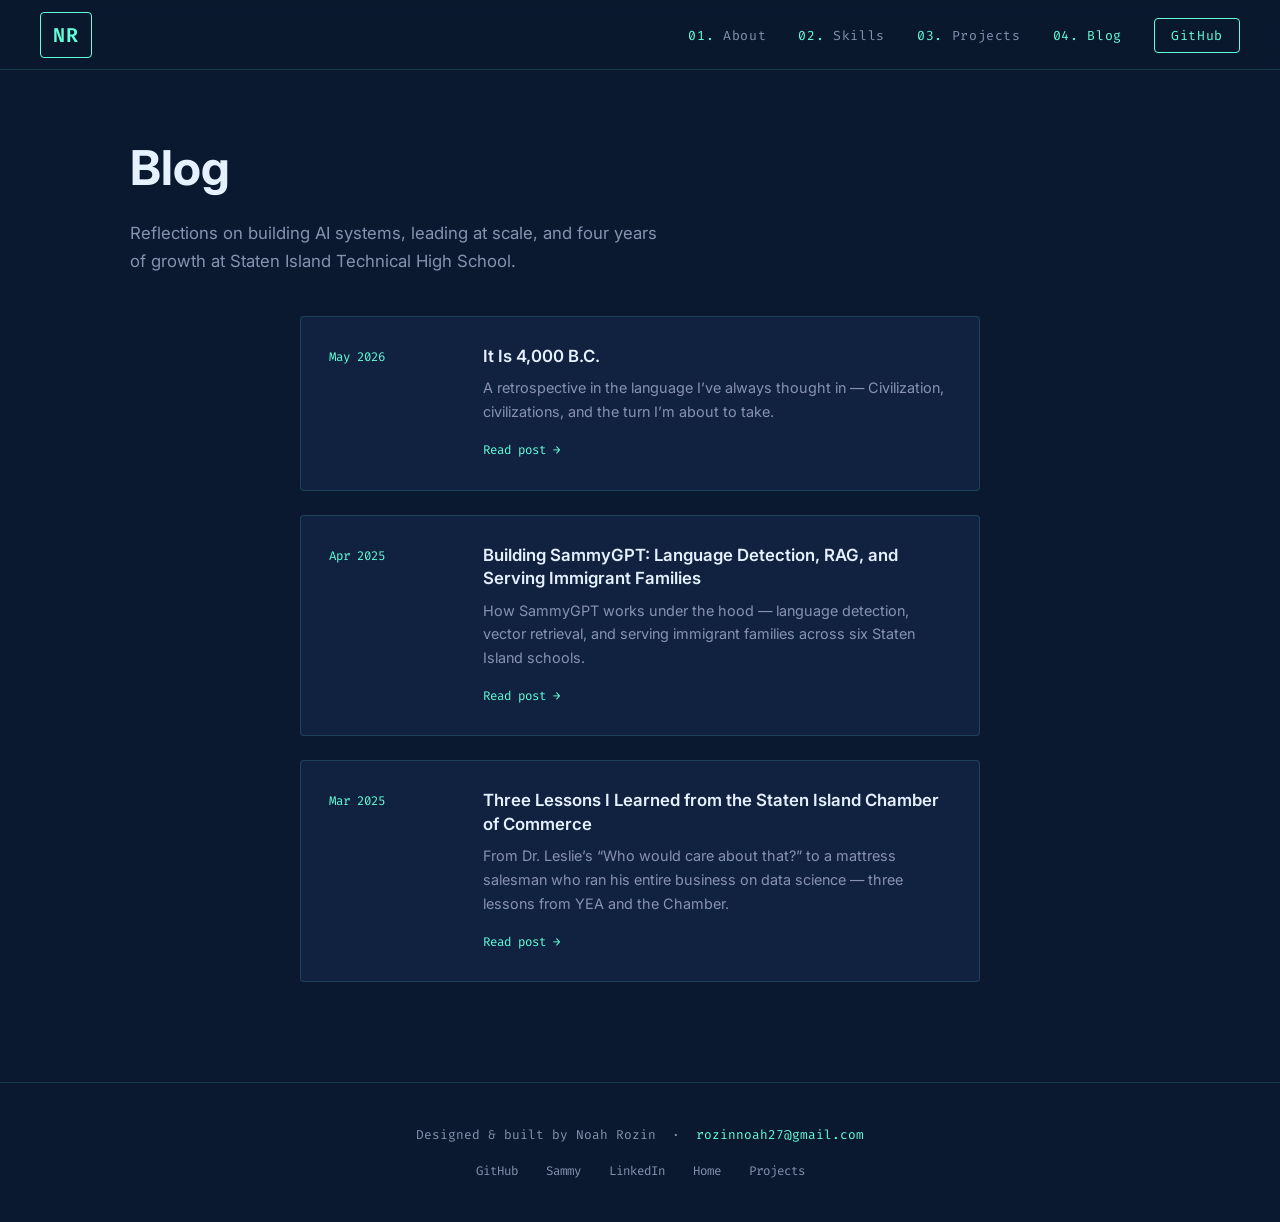
==== blog.html @ f18eb61e "Updated version of my portfolio site, which now includes blog posts and several of my past projects." ====
﻿<!DOCTYPE html>
<html lang="en">
<head>
  <meta charset="UTF-8">
  <meta name="viewport" content="width=device-width, initial-scale=1.0">
  <title>Blog — Noah Rozin</title>
  <meta name="description" content="Blog posts by Noah Rozin on AI development, leadership, and growth at SITHS.">
  <link rel="preconnect" href="https://fonts.googleapis.com">
  <link rel="preconnect" href="https://fonts.gstatic.com" crossorigin>
  <link href="https://fonts.googleapis.com/css2?family=Inter:wght@300;400;500;600;700&family=Fira+Code:wght@400;500&display=swap" rel="stylesheet">
  <link rel="stylesheet" href="css/style.css">
</head>
<body>

  <!-- NAV -->
  <nav>
    <a href="index.html" class="nav-logo">NR</a>
    <ul class="nav-links">
      <li><a href="index.html#about">About</a></li>
      <li><a href="index.html#skills">Skills</a></li>
      <li><a href="projects.html">Projects</a></li>
      <li><a href="blog.html">Blog</a></li>
      <li class="cta-link"><a href="https://github.com/Nosha08" target="_blank" rel="noopener noreferrer">GitHub</a></li>
    </ul>
    <button class="hamburger" id="hamburger" aria-label="Toggle navigation" aria-expanded="false">
      <span></span><span></span><span></span>
    </button>
  </nav>

  <div class="mobile-nav" id="mobile-nav">
    <a href="index.html#about">About</a>
    <a href="index.html#skills">Skills</a>
    <a href="projects.html">Projects</a>
    <a href="blog.html">Blog</a>
    <a href="https://github.com/Nosha08" target="_blank" rel="noopener noreferrer">GitHub</a>
  </div>

  <main>

    <div class="page-header">
      <h1>Blog</h1>
      <p>
        Reflections on building AI systems, leading at scale, and four years of growth
        at Staten Island Technical High School.
      </p>
    </div>

    <div class="blog-container">
      <div class="blog-list">

        <!-- Post 3 — newest first -->
        <a href="blog/capstone.html" class="blog-item">
          <div class="blog-date">May 2026</div>
          <div class="blog-item-content">
            <h2>It Is 4,000 B.C.</h2>
            <p>
              A retrospective in the language I&rsquo;ve always thought in &mdash; Civilization,
              civilizations, and the turn I&rsquo;m about to take.
            </p>
            <span class="read-more">Read post &rarr;</span>
          </div>
        </a>

        <!-- Post 2 -->
        <a href="blog/teamwork.html" class="blog-item">
          <div class="blog-date">Apr 2025</div>
          <div class="blog-item-content">
            <h2>Building SammyGPT: Language Detection, RAG, and Serving Immigrant Families</h2>
            <p>
              How SammyGPT works under the hood &mdash; language detection, vector retrieval,
              and serving immigrant families across six Staten Island schools.
            </p>
            <span class="read-more">Read post &rarr;</span>
          </div>
        </a>

        <!-- Post 1 -->
        <a href="blog/growth-milestone.html" class="blog-item">
          <div class="blog-date">Mar 2025</div>
          <div class="blog-item-content">
            <h2>Three Lessons I Learned from the Staten Island Chamber of Commerce</h2>
            <p>
              From Dr. Leslie&rsquo;s &ldquo;Who would care about that?&rdquo; to a mattress
              salesman who ran his entire business on data science &mdash; three lessons from
              YEA and the Chamber.
            </p>
            <span class="read-more">Read post &rarr;</span>
          </div>
        </a>

      </div>
    </div>

  </main>

  <footer>
    <p>
      Designed &amp; built by Noah Rozin &nbsp;&middot;&nbsp;
      <a href="mailto:rozinnoah27@gmail.com">rozinnoah27@gmail.com</a>
    </p>
    <div class="footer-links">
      <a href="https://github.com/Nosha08" target="_blank" rel="noopener">GitHub</a>
      <a href="https://github.com/SammyGPT/SammyGPT-Frontend" target="_blank" rel="noopener">Sammy</a>
      <a href="https://linkedin.com/in/noah-rozin-4837ab23a" target="_blank" rel="noopener">LinkedIn</a>
      <a href="index.html">Home</a>
      <a href="projects.html">Projects</a>
    </div>
  </footer>

  <script src="js/main.js"></script>
</body>
</html>
---- css/style.css ----
/* ===== VARIABLES ===== */
:root {
  --bg: #0a192f;
  --bg2: #112240;
  --bg3: #233554;
  --accent: #64ffda;
  --accent-dim: rgba(100, 255, 218, 0.1);
  --text: #ccd6f6;
  --text2: #8892b0;
  --white: #e6f1ff;
  --border: rgba(100, 255, 218, 0.15);
  --shadow: 0 10px 30px -15px rgba(2, 12, 27, 0.7);
  --nav-h: 70px;
  --max-w: 1100px;
  --radius: 4px;
  --transition: all 0.25s cubic-bezier(0.645, 0.045, 0.355, 1);
  --font: 'Inter', -apple-system, BlinkMacSystemFont, 'Segoe UI', sans-serif;
  --mono: 'Fira Code', 'SF Mono', 'Roboto Mono', monospace;
}

/* ===== RESET ===== */
*, *::before, *::after {
  box-sizing: border-box;
  margin: 0;
  padding: 0;
}

html {
  scroll-behavior: smooth;
}

body {
  background-color: var(--bg);
  color: var(--text);
  font-family: var(--font);
  line-height: 1.6;
  min-height: 100vh;
  -webkit-font-smoothing: antialiased;
}

/* ===== NAVIGATION ===== */
nav {
  position: fixed;
  top: 0;
  left: 0;
  right: 0;
  height: var(--nav-h);
  background: rgba(10, 25, 47, 0.9);
  backdrop-filter: blur(10px);
  -webkit-backdrop-filter: blur(10px);
  border-bottom: 1px solid var(--border);
  z-index: 1000;
  display: flex;
  align-items: center;
  justify-content: space-between;
  padding: 0 40px;
}

.nav-logo {
  font-family: var(--mono);
  font-size: 1.25rem;
  font-weight: 600;
  color: var(--accent);
  text-decoration: none;
  letter-spacing: 0.05em;
  border: 1px solid var(--accent);
  padding: 6px 12px;
  border-radius: var(--radius);
  transition: var(--transition);
}

.nav-logo:hover {
  background: var(--accent-dim);
}

.nav-links {
  display: flex;
  align-items: center;
  gap: 32px;
  list-style: none;
}

.nav-links a {
  font-family: var(--mono);
  font-size: 0.82rem;
  color: var(--text2);
  text-decoration: none;
  letter-spacing: 0.05em;
  transition: var(--transition);
  counter-increment: nav-item;
}

.nav-links a::before {
  content: '0' counter(nav-item) '. ';
  color: var(--accent);
}

.nav-links a:hover,
.nav-links a.active {
  color: var(--accent);
}

.nav-links .cta-link a {
  border: 1px solid var(--accent);
  border-radius: var(--radius);
  padding: 8px 16px;
  color: var(--accent);
}

.nav-links .cta-link a::before {
  content: none;
}

.nav-links .cta-link a:hover {
  background: var(--accent-dim);
}

nav {
  counter-reset: nav-item;
}

/* Hamburger */
.hamburger {
  display: none;
  flex-direction: column;
  cursor: pointer;
  gap: 5px;
  background: none;
  border: none;
  padding: 4px;
}

.hamburger span {
  display: block;
  width: 24px;
  height: 2px;
  background: var(--accent);
  border-radius: 2px;
  transition: var(--transition);
}

.hamburger.open span:nth-child(1) {
  transform: translateY(7px) rotate(45deg);
}

.hamburger.open span:nth-child(2) {
  opacity: 0;
}

.hamburger.open span:nth-child(3) {
  transform: translateY(-7px) rotate(-45deg);
}

/* Mobile nav drawer */
.mobile-nav {
  display: none;
  position: fixed;
  top: var(--nav-h);
  right: 0;
  width: min(75vw, 320px);
  height: calc(100vh - var(--nav-h));
  background: var(--bg2);
  border-left: 1px solid var(--border);
  padding: 40px 32px;
  flex-direction: column;
  align-items: flex-end;
  gap: 24px;
  z-index: 999;
  transform: translateX(100%);
  transition: transform 0.3s ease;
}

.mobile-nav.open {
  display: flex;
  transform: translateX(0);
}

.mobile-nav a {
  font-family: var(--mono);
  font-size: 1rem;
  color: var(--text);
  text-decoration: none;
  transition: var(--transition);
}

.mobile-nav a:hover {
  color: var(--accent);
}

/* ===== MAIN ===== */
main {
  padding-top: var(--nav-h);
}

/* ===== HERO ===== */
/* ===== HERO ANIMATIONS ===== */
@keyframes fadeInUp {
  from { opacity: 0; transform: translateY(24px); }
  to   { opacity: 1; transform: translateY(0); }
}

@keyframes blink {
  0%, 100% { opacity: 1; }
  50%       { opacity: 0; }
}

.hero-name,
.hero-tagline,
.hero-badges,
.hero-desc,
.hero-ctas,
.hero-photo-wrap {
  opacity: 0;
}

.anim-in {
  animation: fadeInUp 0.6s cubic-bezier(0.645, 0.045, 0.355, 1) forwards;
}

.cursor {
  display: inline-block;
  width: 3px;
  height: 0.85em;
  background: var(--accent);
  margin-left: 3px;
  vertical-align: middle;
  border-radius: 1px;
  animation: blink 0.75s step-end infinite;
}

#hero {
  min-height: calc(100vh - var(--nav-h));
  display: flex;
  align-items: center;
  justify-content: center;
  padding: 80px 40px;
  background-image: radial-gradient(rgba(100, 255, 218, 0.06) 1px, transparent 1px);
  background-size: 32px 32px;
  position: relative;
  overflow: hidden;
}

/* Floating gradient orbs */
@keyframes float {
  0%, 100% { transform: translateY(0) scale(1); }
  50%       { transform: translateY(-28px) scale(1.04); }
}

.hero-orb {
  position: absolute;
  border-radius: 50%;
  pointer-events: none;
  animation: float ease-in-out infinite;
}

.hero-orb-1 {
  width: 560px;
  height: 560px;
  background: radial-gradient(circle, rgba(100, 255, 218, 0.07) 0%, transparent 70%);
  top: -180px;
  right: -80px;
  animation-duration: 13s;
}

.hero-orb-2 {
  width: 380px;
  height: 380px;
  background: radial-gradient(circle, rgba(99, 102, 241, 0.07) 0%, transparent 70%);
  bottom: -120px;
  left: -60px;
  animation-duration: 10s;
  animation-delay: -5s;
}

.hero-orb-3 {
  width: 240px;
  height: 240px;
  background: radial-gradient(circle, rgba(100, 255, 218, 0.05) 0%, transparent 70%);
  top: 40%;
  left: 35%;
  animation-duration: 16s;
  animation-delay: -8s;
}

/* Hero two-column layout */
.hero-content {
  max-width: var(--max-w);
  width: 100%;
  display: grid;
  grid-template-columns: 1fr 300px;
  gap: 72px;
  align-items: center;
}

/* Hero photo */
.hero-photo-frame {
  position: relative;
  width: 280px;
  height: 340px;
}

.hero-photo-frame::before {
  content: '';
  position: absolute;
  inset: 0;
  border-radius: 10px;
  box-shadow: 0 0 0 2px var(--accent), 0 24px 64px rgba(2, 12, 27, 0.8);
  z-index: 2;
  pointer-events: none;
  opacity: 0.7;
}

.hero-photo-frame::after {
  content: '';
  position: absolute;
  bottom: -18px;
  right: -18px;
  width: 100%;
  height: 100%;
  border: 1px solid var(--accent);
  border-radius: 10px;
  opacity: 0.22;
  z-index: 0;
}

.hero-photo {
  width: 100%;
  height: 100%;
  object-fit: cover;
  object-position: center top;
  border-radius: 10px;
  display: block;
  filter: brightness(0.88) saturate(0.82);
  transition: filter 0.4s ease;
  position: relative;
  z-index: 1;
}

.hero-photo:hover {
  filter: brightness(1) saturate(1);
}

/* Hero badges */
.hero-badges {
  display: flex;
  flex-wrap: wrap;
  gap: 10px;
  margin: 16px 0 28px;
}

.hero-badge {
  font-family: var(--mono);
  font-size: 0.72rem;
  color: var(--accent);
  background: var(--accent-dim);
  border: 1px solid rgba(100, 255, 218, 0.25);
  padding: 4px 14px;
  border-radius: 20px;
  letter-spacing: 0.04em;
}

.hero-intro {
  font-family: var(--mono);
  font-size: 1rem;
  color: var(--accent);
  margin-bottom: 20px;
}

.hero-name {
  font-size: clamp(40px, 8vw, 80px);
  font-weight: 700;
  color: var(--white);
  line-height: 1.1;
  margin-bottom: 10px;
  letter-spacing: -0.02em;
}

.hero-tagline {
  font-size: clamp(24px, 5vw, 52px);
  font-weight: 600;
  color: var(--text2);
  line-height: 1.2;
  margin-bottom: 28px;
}

.hero-desc {
  font-size: 1.05rem;
  color: var(--text2);
  max-width: 540px;
  margin-bottom: 48px;
  line-height: 1.75;
}

.hero-ctas {
  display: flex;
  gap: 16px;
  flex-wrap: wrap;
}

.btn-primary,
.btn-secondary {
  font-family: var(--mono);
  font-size: 0.82rem;
  padding: 14px 28px;
  border-radius: var(--radius);
  text-decoration: none;
  letter-spacing: 0.05em;
  transition: var(--transition);
  display: inline-block;
}

.btn-primary {
  color: var(--accent);
  border: 1px solid var(--accent);
  background: transparent;
}

.btn-primary:hover {
  background: var(--accent-dim);
  transform: translateY(-2px);
}

.btn-secondary {
  color: var(--text);
  border: 1px solid var(--text2);
}

.btn-secondary:hover {
  color: var(--accent);
  border-color: var(--accent);
  transform: translateY(-2px);
}

/* ===== SECTIONS ===== */
section {
  padding: 80px 0;
}

.section-inner {
  max-width: var(--max-w);
  margin: 0 auto;
  padding: 0 40px;
}

.section-heading {
  font-size: clamp(22px, 4vw, 28px);
  font-weight: 600;
  color: var(--white);
  margin-bottom: 48px;
  display: flex;
  align-items: center;
  gap: 16px;
  white-space: nowrap;
}

.section-heading::before {
  content: attr(data-num);
  font-family: var(--mono);
  font-size: 0.85em;
  color: var(--accent);
  font-weight: 400;
}

.section-heading::after {
  content: '';
  display: block;
  height: 1px;
  background: var(--border);
  flex: 1;
  min-width: 40px;
}

/* ===== ABOUT ===== */
#about {
  background: var(--bg);
}

.about-grid {
  display: grid;
  grid-template-columns: 3fr 2fr;
  gap: 60px;
  align-items: start;
}

.about-text p {
  color: var(--text2);
  margin-bottom: 16px;
  line-height: 1.75;
  font-size: 1rem;
}

.about-text p a {
  color: var(--accent);
  text-decoration: none;
}

.about-text p a:hover {
  text-decoration: underline;
}

.about-photo-wrap {
  display: flex;
  justify-content: center;
}

.about-photo-placeholder {
  width: 260px;
  height: 260px;
  background: var(--bg3);
  border: 2px solid var(--accent);
  border-radius: 4px;
  display: flex;
  align-items: center;
  justify-content: center;
  color: var(--text2);
  font-family: var(--mono);
  font-size: 0.8rem;
  text-align: center;
  padding: 20px;
  line-height: 1.6;
  position: relative;
  overflow: hidden;
}

.about-photo-placeholder::after {
  content: '';
  position: absolute;
  inset: 0;
  background: var(--accent-dim);
}

.about-photo-placeholder span {
  position: relative;
  z-index: 1;
}

.about-photo {
  width: 280px;
  height: 340px;
  object-fit: cover;
  object-position: center top;
  border-radius: 8px;
  display: block;
  filter: brightness(0.85) saturate(0.8);
  transition: var(--transition);
  box-shadow: var(--shadow);
  border: 2px solid rgba(100, 255, 218, 0.2);
}

.about-photo:hover {
  filter: brightness(1) saturate(1);
  transform: translateY(-4px);
  border-color: rgba(100, 255, 218, 0.5);
}

/* ===== SNAPSHOTS ===== */
#snapshots {
  background: var(--bg2);
  padding: 96px 0 72px;
}

.snapshot-strip {
  display: flex;
  gap: 24px;
  justify-content: center;
  flex-wrap: wrap;
}

.snapshot {
  position: relative;
  overflow: hidden;
  border-radius: 8px;
  flex-shrink: 0;
  border: 1px solid var(--border);
}

.snapshot-img {
  width: 420px;
  height: 280px;
  object-fit: cover;
  display: block;
  filter: brightness(0.72) saturate(0.82);
  transition: filter 0.4s ease, transform 0.5s ease;
}

.snapshot:hover .snapshot-img {
  filter: brightness(0.95) saturate(1);
  transform: scale(1.03);
}

.snapshot-caption {
  position: absolute;
  bottom: 0;
  left: 0;
  right: 0;
  background: linear-gradient(transparent, rgba(2, 12, 27, 0.88));
  color: var(--text);
  font-family: var(--mono);
  font-size: 0.76rem;
  padding: 28px 16px 14px;
  transform: translateY(6px);
  opacity: 0;
  transition: all 0.3s ease;
}

.snapshot:hover .snapshot-caption {
  transform: translateY(0);
  opacity: 1;
}

/* ===== SKILLS ===== */
#skills {
  background: var(--bg2);
}

.skills-grid {
  display: grid;
  grid-template-columns: repeat(auto-fit, minmax(200px, 1fr));
  gap: 32px;
}

.skill-group h3 {
  font-family: var(--mono);
  font-size: 0.78rem;
  text-transform: uppercase;
  letter-spacing: 0.12em;
  color: var(--accent);
  margin-bottom: 16px;
}

.skill-tags {
  display: flex;
  flex-wrap: wrap;
  gap: 10px;
}

.skill-tag {
  font-family: var(--mono);
  font-size: 0.78rem;
  color: var(--accent);
  background: var(--accent-dim);
  border: 1px solid rgba(100, 255, 218, 0.25);
  padding: 5px 12px;
  border-radius: 3px;
  transition: var(--transition);
  white-space: nowrap;
}

.skill-tag:hover {
  background: rgba(100, 255, 218, 0.2);
  transform: translateY(-1px);
}

/* ===== AWARDS ===== */
#awards {
  background: var(--bg);
}

.awards-grid {
  display: grid;
  grid-template-columns: repeat(auto-fit, minmax(260px, 1fr));
  gap: 20px;
}

.award-card {
  background: var(--bg2);
  border: 1px solid var(--border);
  border-radius: var(--radius);
  padding: 24px;
  transition: var(--transition);
}

.award-card:hover {
  border-color: rgba(100, 255, 218, 0.4);
  transform: translateY(-4px);
  box-shadow: var(--shadow);
}

.award-date {
  font-family: var(--mono);
  font-size: 0.75rem;
  color: var(--accent);
  margin-bottom: 8px;
}

.award-card h3 {
  font-size: 0.92rem;
  font-weight: 500;
  color: var(--white);
  line-height: 1.5;
}

/* ===== PAGE HEADER (projects, blog) ===== */
.page-header {
  max-width: var(--max-w);
  margin: 0 auto;
  padding: 60px 40px 40px;
}

.page-header h1 {
  font-size: clamp(28px, 5vw, 48px);
  font-weight: 700;
  color: var(--white);
  margin-bottom: 12px;
}

.page-header p {
  color: var(--text2);
  font-size: 1.05rem;
  max-width: 540px;
  line-height: 1.7;
}

/* ===== PROJECTS PAGE ===== */
.projects-container {
  max-width: var(--max-w);
  margin: 0 auto;
  padding: 0 40px 100px;
  display: flex;
  flex-direction: column;
  gap: 48px;
}

.project-card {
  background: var(--bg2);
  border: 1px solid var(--border);
  border-radius: 8px;
  padding: 40px;
  transition: var(--transition);
}

.project-card:hover {
  border-color: rgba(100, 255, 218, 0.35);
  box-shadow: var(--shadow);
}

.project-header {
  display: flex;
  align-items: flex-start;
  justify-content: space-between;
  flex-wrap: wrap;
  gap: 12px;
  margin-bottom: 16px;
}

.project-title-row {
  display: flex;
  align-items: center;
  gap: 16px;
  flex-wrap: wrap;
}

.project-title-row h2 {
  font-size: 1.5rem;
  font-weight: 600;
  color: var(--white);
}

.project-status {
  font-family: var(--mono);
  font-size: 0.72rem;
  padding: 3px 10px;
  border-radius: 12px;
  border: 1px solid var(--accent);
  color: var(--accent);
}

.project-tags {
  display: flex;
  flex-wrap: wrap;
  gap: 8px;
  margin-bottom: 28px;
}

.project-tag {
  font-family: var(--mono);
  font-size: 0.75rem;
  background: var(--accent-dim);
  color: var(--accent);
  padding: 3px 10px;
  border-radius: 3px;
}

.project-body {
  display: grid;
  grid-template-columns: 1fr 1fr;
  gap: 32px;
  margin-bottom: 28px;
}

.project-section h3 {
  font-family: var(--mono);
  font-size: 0.76rem;
  text-transform: uppercase;
  letter-spacing: 0.12em;
  color: var(--accent);
  margin-bottom: 12px;
}

.project-section p,
.project-section li {
  color: var(--text2);
  font-size: 0.95rem;
  line-height: 1.75;
}

.project-section ul {
  padding-left: 20px;
}

.project-section li {
  margin-bottom: 6px;
}

.project-divider {
  border: none;
  border-top: 1px solid var(--border);
  margin: 28px 0;
}

.project-links {
  display: flex;
  gap: 12px;
  flex-wrap: wrap;
  align-items: center;
  margin-bottom: 8px;
}

.project-link {
  font-family: var(--mono);
  font-size: 0.78rem;
  color: var(--text2);
  text-decoration: none;
  border: 1px solid var(--text2);
  padding: 7px 16px;
  border-radius: var(--radius);
  transition: var(--transition);
}

.project-link:hover {
  color: var(--accent);
  border-color: var(--accent);
  transform: translateY(-1px);
}

.project-reflection {
  margin-top: 28px;
  padding-top: 28px;
  border-top: 1px solid var(--border);
}

.project-reflection h3 {
  font-family: var(--mono);
  font-size: 0.76rem;
  text-transform: uppercase;
  letter-spacing: 0.12em;
  color: var(--accent);
  margin-bottom: 12px;
}

.project-reflection p {
  color: var(--text2);
  font-size: 0.95rem;
  line-height: 1.75;
  font-style: italic;
}

/* ===== BLOG LISTING ===== */
.blog-container {
  max-width: 760px;
  margin: 0 auto;
  padding: 0 40px 100px;
}

.blog-list {
  display: flex;
  flex-direction: column;
  gap: 24px;
}

.blog-item {
  display: grid;
  grid-template-columns: 130px 1fr;
  gap: 24px;
  padding: 28px;
  background: var(--bg2);
  border: 1px solid var(--border);
  border-radius: var(--radius);
  text-decoration: none;
  transition: var(--transition);
}

.blog-item:hover {
  border-color: rgba(100, 255, 218, 0.4);
  transform: translateY(-2px);
  box-shadow: var(--shadow);
}

.blog-date {
  font-family: var(--mono);
  font-size: 0.78rem;
  color: var(--accent);
  line-height: 1.6;
  padding-top: 3px;
}

.blog-item-content h2 {
  font-size: 1.05rem;
  font-weight: 600;
  color: var(--white);
  margin-bottom: 8px;
  line-height: 1.4;
  transition: var(--transition);
}

.blog-item:hover .blog-item-content h2 {
  color: var(--accent);
}

.blog-item-content p {
  color: var(--text2);
  font-size: 0.9rem;
  line-height: 1.65;
  margin-bottom: 12px;
}

.read-more {
  font-family: var(--mono);
  font-size: 0.78rem;
  color: var(--accent);
}

/* ===== BLOG POST ===== */
.post-container {
  max-width: 720px;
  margin: 0 auto;
  padding: 40px 40px 100px;
}

.post-back {
  display: inline-flex;
  align-items: center;
  gap: 8px;
  font-family: var(--mono);
  font-size: 0.82rem;
  color: var(--accent);
  text-decoration: none;
  margin-bottom: 40px;
  transition: var(--transition);
}

.post-back:hover {
  gap: 12px;
}

.post-header {
  margin-bottom: 48px;
  padding-bottom: 32px;
  border-bottom: 1px solid var(--border);
}

.post-meta {
  font-family: var(--mono);
  font-size: 0.78rem;
  color: var(--text2);
  margin-bottom: 16px;
  display: flex;
  gap: 24px;
  flex-wrap: wrap;
}

.post-meta span.accent {
  color: var(--accent);
}

.post-header h1 {
  font-size: clamp(26px, 4vw, 40px);
  font-weight: 700;
  color: var(--white);
  line-height: 1.25;
  margin-bottom: 16px;
}

.post-header .post-desc {
  color: var(--text2);
  font-size: 1.05rem;
  line-height: 1.75;
}

.post-body h2 {
  font-size: 1.35rem;
  font-weight: 600;
  color: var(--white);
  margin: 48px 0 16px;
}

.post-body h3 {
  font-size: 1.05rem;
  font-weight: 600;
  color: var(--white);
  margin: 32px 0 12px;
}

.post-body p {
  color: var(--text2);
  line-height: 1.85;
  font-size: 1rem;
  margin-bottom: 20px;
}

.post-body a {
  color: var(--accent);
  text-decoration: none;
}

.post-body a:hover {
  text-decoration: underline;
}

.post-body ul,
.post-body ol {
  margin: 0 0 20px 24px;
  color: var(--text2);
}

.post-body li {
  margin-bottom: 8px;
  line-height: 1.75;
  font-size: 1rem;
}

.post-body pre {
  background: var(--bg2);
  border: 1px solid var(--border);
  border-radius: 6px;
  padding: 28px;
  overflow-x: auto;
  margin: 28px 0;
  font-family: var(--mono);
  font-size: 0.84rem;
  line-height: 1.65;
  color: var(--text);
}

.post-body code {
  font-family: var(--mono);
  font-size: 0.85em;
  background: var(--bg2);
  color: var(--accent);
  padding: 2px 6px;
  border-radius: 3px;
}

.post-body pre code {
  background: none;
  padding: 0;
  color: var(--text);
  font-size: 1em;
}

/* Syntax highlight colors inside pre */
.post-body pre .kw { color: #c678dd; }
.post-body pre .fn { color: #61afef; }
.post-body pre .st { color: #98c379; }
.post-body pre .cm { color: var(--text2); font-style: italic; }
.post-body pre .nm { color: #e5c07b; }

.post-callout {
  background: var(--bg2);
  border-left: 3px solid var(--accent);
  padding: 20px 24px;
  margin: 28px 0;
  border-radius: 0 4px 4px 0;
}

.post-callout p {
  margin: 0;
  color: var(--text);
  font-style: italic;
  font-size: 1rem;
  line-height: 1.75;
}

/* ===== FOOTER ===== */
footer {
  padding: 40px;
  text-align: center;
  border-top: 1px solid var(--border);
}

footer p {
  font-family: var(--mono);
  font-size: 0.8rem;
  color: var(--text2);
  margin-bottom: 16px;
  line-height: 1.8;
}

footer a {
  color: var(--accent);
  text-decoration: none;
}

footer a:hover {
  text-decoration: underline;
}

.footer-links {
  display: flex;
  justify-content: center;
  gap: 28px;
  flex-wrap: wrap;
}

.footer-links a {
  font-family: var(--mono);
  font-size: 0.78rem;
  color: var(--text2);
  text-decoration: none;
  transition: var(--transition);
}

.footer-links a:hover {
  color: var(--accent);
}

/* ===== RESPONSIVE ===== */
@media (max-width: 900px) {
  .project-body {
    grid-template-columns: 1fr;
    gap: 20px;
  }
}

@media (max-width: 900px) {
  .hero-content {
    grid-template-columns: 1fr;
    gap: 48px;
  }

  .hero-photo-wrap {
    display: flex;
    justify-content: center;
  }

  .hero-photo-frame {
    width: 240px;
    height: 290px;
  }
}

@media (max-width: 768px) {
  nav {
    padding: 0 24px;
  }

  .nav-links {
    display: none;
  }

  .hamburger {
    display: flex;
  }

  #hero {
    padding: 60px 24px;
  }

  .section-inner,
  .page-header,
  .projects-container,
  .blog-container,
  .post-container {
    padding-left: 24px;
    padding-right: 24px;
  }

  .about-grid {
    grid-template-columns: 1fr;
    gap: 32px;
  }

  .about-photo-wrap {
    order: -1;
    display: flex;
    justify-content: center;
  }

  .about-photo-placeholder {
    width: 200px;
    height: 200px;
  }

  .about-photo {
    width: 220px;
    height: 260px;
  }

  .snapshot-img {
    width: 100%;
    max-width: 420px;
    height: 220px;
  }

  .blog-item {
    grid-template-columns: 1fr;
    gap: 8px;
  }

  .hero-ctas {
    flex-direction: column;
    align-items: flex-start;
  }

  .post-meta {
    flex-direction: column;
    gap: 4px;
  }

  .project-card {
    padding: 24px;
  }
}

@media (max-width: 480px) {
  .section-heading::after {
    display: none;
  }

  .skills-grid {
    grid-template-columns: 1fr 1fr;
  }

  .awards-grid {
    grid-template-columns: 1fr;
  }
}
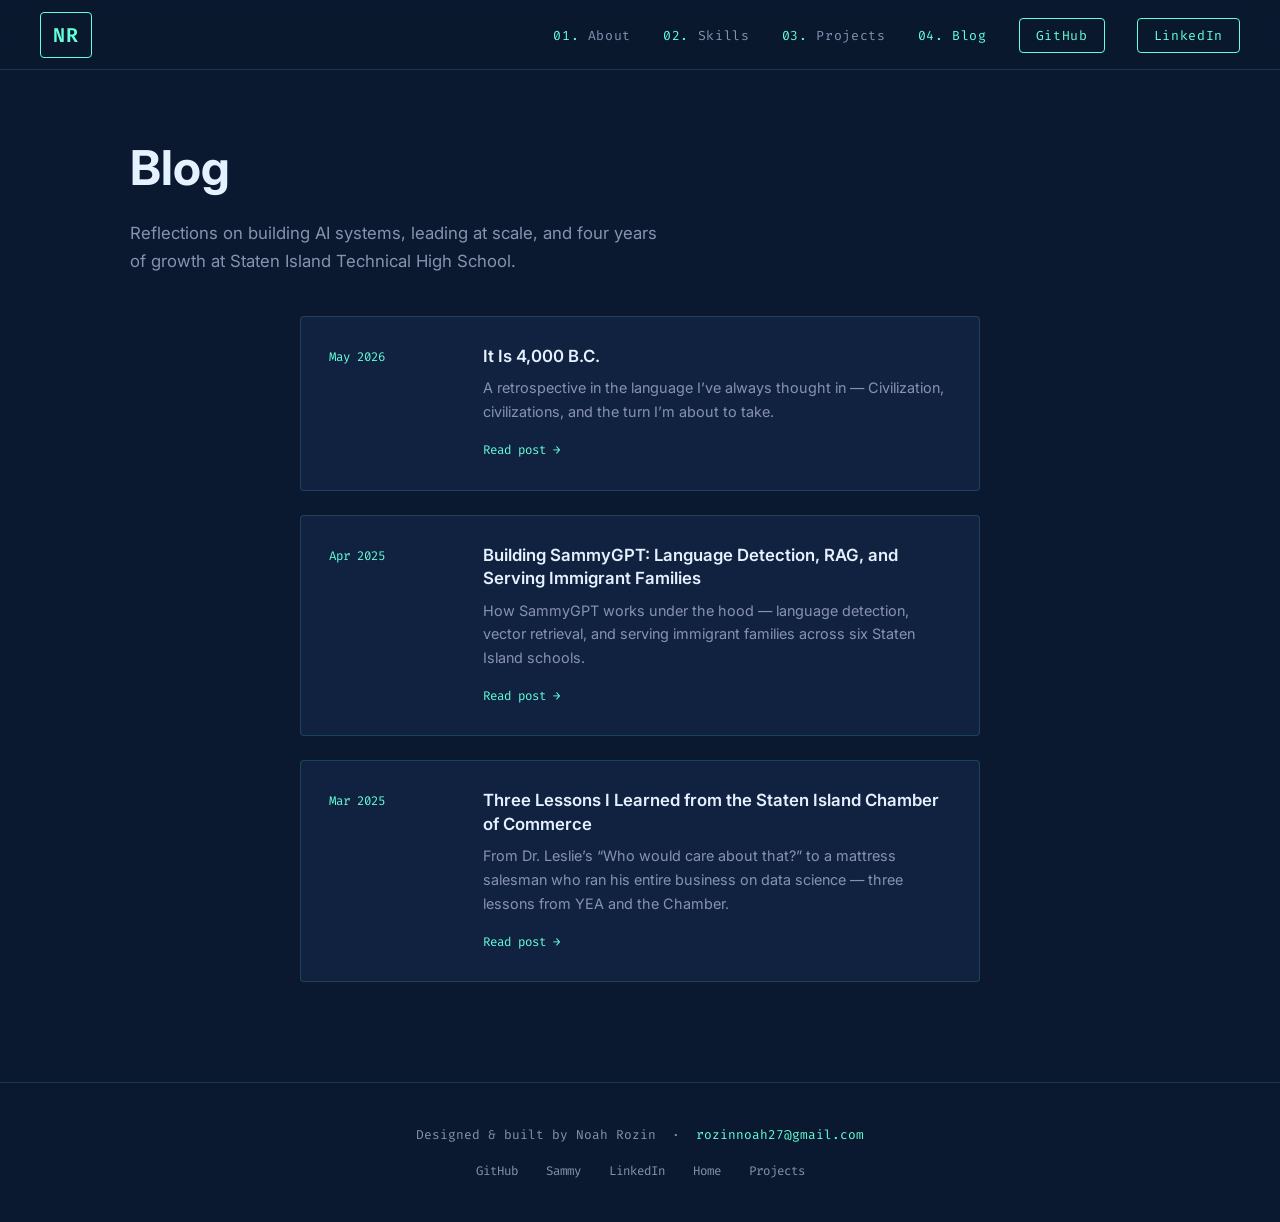
==== commit f3a2b037: "Had to slide the LinkedIn yk ;)" ====
--- a/blog.html
+++ b/blog.html
@@ -21,6 +21,7 @@
       <li><a href="projects.html">Projects</a></li>
       <li><a href="blog.html">Blog</a></li>
       <li class="cta-link"><a href="https://github.com/Nosha08" target="_blank" rel="noopener noreferrer">GitHub</a></li>
+      <li class="cta-link"><a href="https://www.linkedin.com/in/noah-rozin-4837ab23a/" target="_blank" rel="noopener noreferrer">LinkedIn</a></li>
     </ul>
     <button class="hamburger" id="hamburger" aria-label="Toggle navigation" aria-expanded="false">
       <span></span><span></span><span></span>
@@ -33,6 +34,7 @@
     <a href="projects.html">Projects</a>
     <a href="blog.html">Blog</a>
     <a href="https://github.com/Nosha08" target="_blank" rel="noopener noreferrer">GitHub</a>
+    <a href="https://www.linkedin.com/in/noah-rozin-4837ab23a/" target="_blank" rel="noopener noreferrer">LinkedIn</a>
   </div>
 
   <main>
@@ -114,3 +116,6 @@
 
 
 
+
+
+
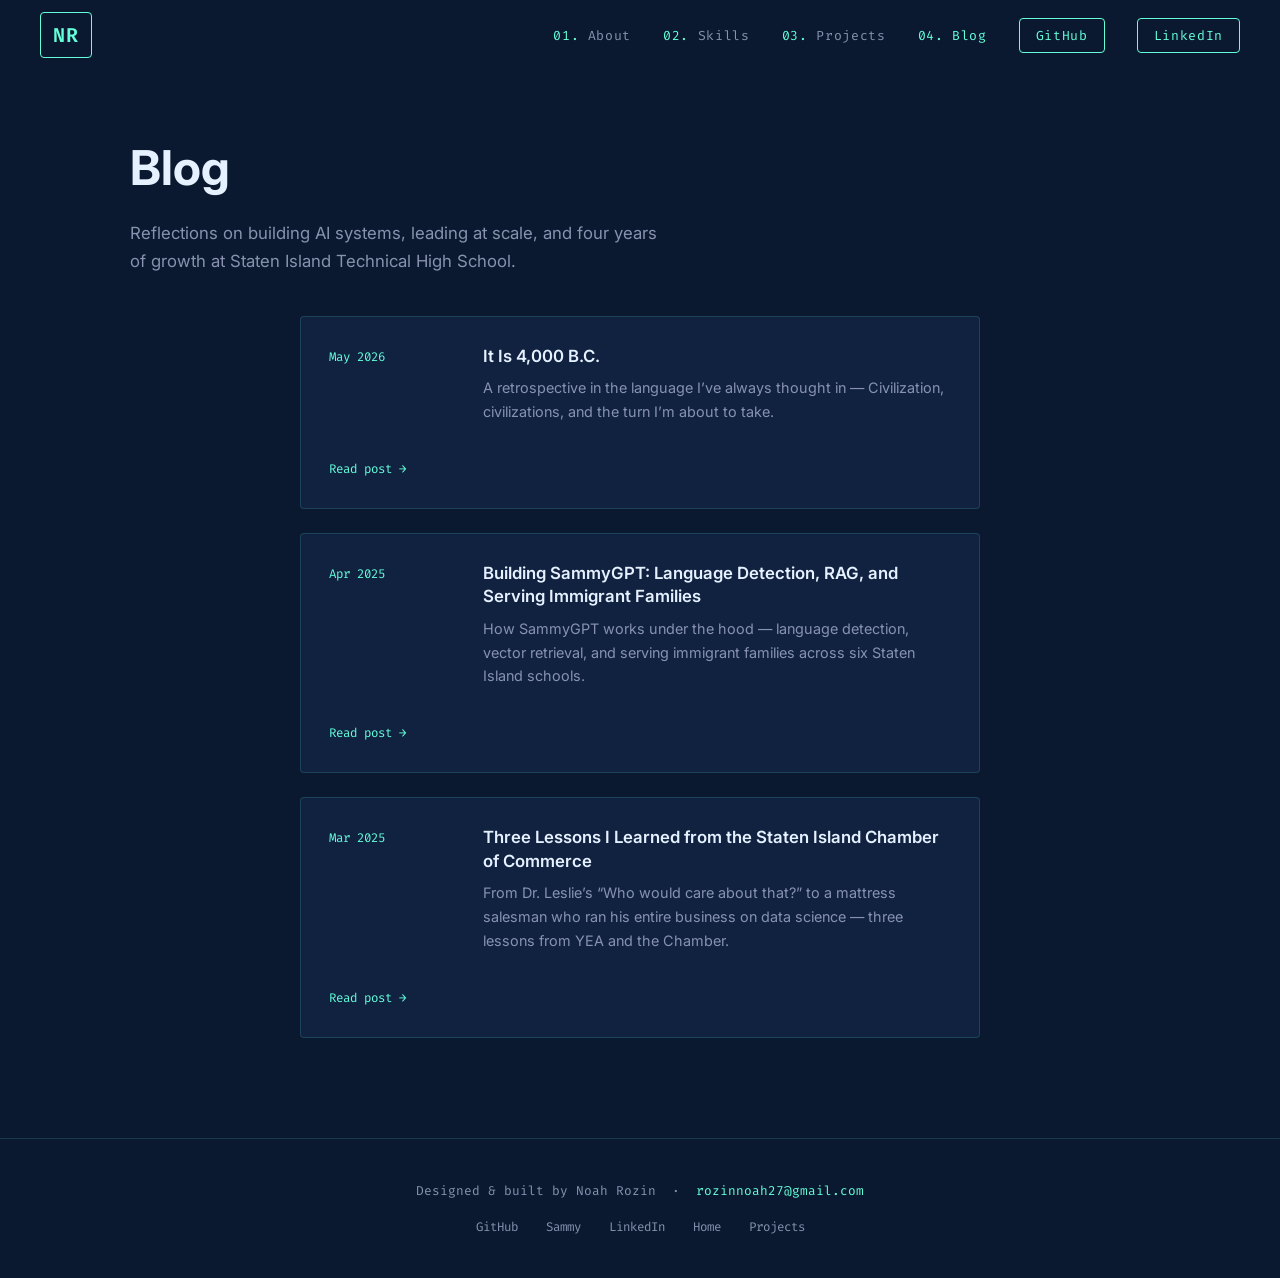
==== commit ca87bdc6: "Updated frontend design" ====
--- a/blog.html
+++ b/blog.html
@@ -1,4 +1,4 @@
-﻿<!DOCTYPE html>
+<!DOCTYPE html>
 <html lang="en">
 <head>
   <meta charset="UTF-8">
@@ -13,7 +13,7 @@
 <body>
 
   <!-- NAV -->
-  <nav>
+  <nav id="main-nav">
     <a href="index.html" class="nav-logo">NR</a>
     <ul class="nav-links">
       <li><a href="index.html#about">About</a></li>
@@ -40,7 +40,7 @@
   <main>
 
     <div class="page-header">
-      <h1>Blog</h1>
+      <h1 data-animate>Blog</h1>
       <p>
         Reflections on building AI systems, leading at scale, and four years of growth
         at Staten Island Technical High School.
@@ -51,7 +51,7 @@
       <div class="blog-list">
 
         <!-- Post 3 — newest first -->
-        <a href="blog/capstone.html" class="blog-item">
+        <a href="blog/capstone.html" class="blog-item" data-animate>
           <div class="blog-date">May 2026</div>
           <div class="blog-item-content">
             <h2>It Is 4,000 B.C.</h2>
@@ -59,12 +59,12 @@
               A retrospective in the language I&rsquo;ve always thought in &mdash; Civilization,
               civilizations, and the turn I&rsquo;m about to take.
             </p>
-            <span class="read-more">Read post &rarr;</span>
           </div>
+          <span class="read-more">Read post &rarr;</span>
         </a>
 
         <!-- Post 2 -->
-        <a href="blog/teamwork.html" class="blog-item">
+        <a href="blog/teamwork.html" class="blog-item" data-animate data-delay="1">
           <div class="blog-date">Apr 2025</div>
           <div class="blog-item-content">
             <h2>Building SammyGPT: Language Detection, RAG, and Serving Immigrant Families</h2>
@@ -72,12 +72,12 @@
               How SammyGPT works under the hood &mdash; language detection, vector retrieval,
               and serving immigrant families across six Staten Island schools.
             </p>
-            <span class="read-more">Read post &rarr;</span>
           </div>
+          <span class="read-more">Read post &rarr;</span>
         </a>
 
         <!-- Post 1 -->
-        <a href="blog/growth-milestone.html" class="blog-item">
+        <a href="blog/growth-milestone.html" class="blog-item" data-animate data-delay="2">
           <div class="blog-date">Mar 2025</div>
           <div class="blog-item-content">
             <h2>Three Lessons I Learned from the Staten Island Chamber of Commerce</h2>
@@ -86,8 +86,8 @@
               salesman who ran his entire business on data science &mdash; three lessons from
               YEA and the Chamber.
             </p>
-            <span class="read-more">Read post &rarr;</span>
           </div>
+          <span class="read-more">Read post &rarr;</span>
         </a>
 
       </div>
@@ -112,10 +112,3 @@
   <script src="js/main.js"></script>
 </body>
 </html>
-
-
-
-
-
-
-
--- a/css/style.css
+++ b/css/style.css
@@ -16,19 +16,12 @@
   --transition: all 0.25s cubic-bezier(0.645, 0.045, 0.355, 1);
   --font: 'Inter', -apple-system, BlinkMacSystemFont, 'Segoe UI', sans-serif;
   --mono: 'Fira Code', 'SF Mono', 'Roboto Mono', monospace;
+  --purple: #7c5cfc;
 }
 
 /* ===== RESET ===== */
-*, *::before, *::after {
-  box-sizing: border-box;
-  margin: 0;
-  padding: 0;
-}
-
-html {
-  scroll-behavior: smooth;
-}
-
+*, *::before, *::after { box-sizing: border-box; margin: 0; padding: 0; }
+html { scroll-behavior: smooth; }
 body {
   background-color: var(--bg);
   color: var(--text);
@@ -38,442 +31,333 @@
   -webkit-font-smoothing: antialiased;
 }
 
+/* ===== CUSTOM CURSOR ===== */
+@media (hover: hover) {
+  body { cursor: none; }
+  a, button, [role="button"] { cursor: none; }
+
+  .cursor-follower {
+    position: fixed; top: 0; left: 0;
+    pointer-events: none; z-index: 9999;
+  }
+  .cursor-dot {
+    position: absolute; width: 6px; height: 6px;
+    background: var(--accent); border-radius: 50%;
+    transform: translate(-50%, -50%);
+  }
+  .cursor-ring {
+    position: absolute; width: 34px; height: 34px;
+    border: 1.5px solid var(--accent); border-radius: 50%;
+    transform: translate(-50%, -50%);
+    transition: width 0.22s ease, height 0.22s ease, opacity 0.2s;
+    opacity: 0.5;
+  }
+  .cursor-ring.expanded { width: 54px; height: 54px; opacity: 0.8; }
+}
+
+/* ===== SCROLL REVEAL ===== */
+[data-animate] {
+  opacity: 0;
+  transform: translateY(24px);
+  transition: opacity 0.6s ease, transform 0.6s ease;
+}
+[data-animate].animated { opacity: 1; transform: translateY(0); }
+[data-delay="1"].animated { transition-delay: 0.1s; }
+[data-delay="2"].animated { transition-delay: 0.2s; }
+[data-delay="3"].animated { transition-delay: 0.3s; }
+[data-delay="4"].animated { transition-delay: 0.4s; }
+[data-delay="5"].animated { transition-delay: 0.5s; }
+
 /* ===== NAVIGATION ===== */
 nav {
-  position: fixed;
-  top: 0;
-  left: 0;
-  right: 0;
+  position: fixed; top: 0; left: 0; right: 0;
   height: var(--nav-h);
-  background: rgba(10, 25, 47, 0.9);
+  background: transparent;
+  z-index: 1000;
+  display: flex; align-items: center; justify-content: space-between;
+  padding: 0 40px;
+  transition: background 0.3s ease, border-color 0.3s ease, backdrop-filter 0.3s ease;
+  border-bottom: 1px solid transparent;
+  counter-reset: nav-item;
+}
+
+nav.scrolled {
+  background: rgba(10, 25, 47, 0.92);
   backdrop-filter: blur(10px);
   -webkit-backdrop-filter: blur(10px);
-  border-bottom: 1px solid var(--border);
-  z-index: 1000;
-  display: flex;
-  align-items: center;
-  justify-content: space-between;
-  padding: 0 40px;
+  border-bottom-color: var(--border);
 }
 
 .nav-logo {
   font-family: var(--mono);
-  font-size: 1.25rem;
-  font-weight: 600;
-  color: var(--accent);
-  text-decoration: none;
+  font-size: 1.25rem; font-weight: 600;
+  color: var(--accent); text-decoration: none;
   letter-spacing: 0.05em;
-  border: 1px solid var(--accent);
-  padding: 6px 12px;
+  border: 1px solid var(--accent); padding: 6px 12px;
   border-radius: var(--radius);
   transition: var(--transition);
 }
-
-.nav-logo:hover {
-  background: var(--accent-dim);
-}
+.nav-logo:hover { background: var(--accent-dim); }
 
 .nav-links {
-  display: flex;
-  align-items: center;
-  gap: 32px;
-  list-style: none;
-}
-
+  display: flex; align-items: center; gap: 32px; list-style: none;
+}
 .nav-links a {
-  font-family: var(--mono);
-  font-size: 0.82rem;
-  color: var(--text2);
-  text-decoration: none;
-  letter-spacing: 0.05em;
-  transition: var(--transition);
+  font-family: var(--mono); font-size: 0.82rem;
+  color: var(--text2); text-decoration: none;
+  letter-spacing: 0.05em; transition: var(--transition);
   counter-increment: nav-item;
 }
-
 .nav-links a::before {
   content: '0' counter(nav-item) '. ';
   color: var(--accent);
 }
-
-.nav-links a:hover,
-.nav-links a.active {
-  color: var(--accent);
-}
+.nav-links a:hover, .nav-links a.active { color: var(--accent); }
 
 .nav-links .cta-link a {
   border: 1px solid var(--accent);
-  border-radius: var(--radius);
-  padding: 8px 16px;
-  color: var(--accent);
-}
-
-.nav-links .cta-link a::before {
-  content: none;
-}
-
-.nav-links .cta-link a:hover {
-  background: var(--accent-dim);
-}
-
-nav {
-  counter-reset: nav-item;
-}
+  border-radius: var(--radius); padding: 8px 16px; color: var(--accent);
+}
+.nav-links .cta-link a::before { content: none; }
+.nav-links .cta-link a:hover { background: var(--accent-dim); }
 
 /* Hamburger */
 .hamburger {
-  display: none;
-  flex-direction: column;
-  cursor: pointer;
-  gap: 5px;
-  background: none;
-  border: none;
-  padding: 4px;
-}
-
+  display: none; flex-direction: column; gap: 5px;
+  background: none; border: none; padding: 4px; cursor: pointer;
+}
 .hamburger span {
-  display: block;
-  width: 24px;
-  height: 2px;
-  background: var(--accent);
-  border-radius: 2px;
+  display: block; width: 24px; height: 2px;
+  background: var(--accent); border-radius: 2px;
   transition: var(--transition);
 }
-
-.hamburger.open span:nth-child(1) {
-  transform: translateY(7px) rotate(45deg);
-}
-
-.hamburger.open span:nth-child(2) {
-  opacity: 0;
-}
-
-.hamburger.open span:nth-child(3) {
-  transform: translateY(-7px) rotate(-45deg);
-}
-
-/* Mobile nav drawer */
+.hamburger.open span:nth-child(1) { transform: translateY(7px) rotate(45deg); }
+.hamburger.open span:nth-child(2) { opacity: 0; }
+.hamburger.open span:nth-child(3) { transform: translateY(-7px) rotate(-45deg); }
+
 .mobile-nav {
-  display: none;
-  position: fixed;
-  top: var(--nav-h);
-  right: 0;
-  width: min(75vw, 320px);
-  height: calc(100vh - var(--nav-h));
-  background: var(--bg2);
-  border-left: 1px solid var(--border);
-  padding: 40px 32px;
-  flex-direction: column;
-  align-items: flex-end;
-  gap: 24px;
-  z-index: 999;
-  transform: translateX(100%);
-  transition: transform 0.3s ease;
-}
-
-.mobile-nav.open {
-  display: flex;
-  transform: translateX(0);
-}
-
+  display: none; position: fixed;
+  top: var(--nav-h); right: 0;
+  width: min(75vw, 320px); height: calc(100vh - var(--nav-h));
+  background: var(--bg2); border-left: 1px solid var(--border);
+  padding: 40px 32px; flex-direction: column; align-items: flex-end;
+  gap: 24px; z-index: 999;
+  transform: translateX(100%); transition: transform 0.3s ease;
+}
+.mobile-nav.open { display: flex; transform: translateX(0); }
 .mobile-nav a {
-  font-family: var(--mono);
-  font-size: 1rem;
-  color: var(--text);
-  text-decoration: none;
-  transition: var(--transition);
-}
-
-.mobile-nav a:hover {
-  color: var(--accent);
-}
+  font-family: var(--mono); font-size: 1rem;
+  color: var(--text); text-decoration: none; transition: var(--transition);
+}
+.mobile-nav a:hover { color: var(--accent); }
 
 /* ===== MAIN ===== */
-main {
-  padding-top: var(--nav-h);
-}
+main { padding-top: var(--nav-h); }
 
 /* ===== HERO ===== */
-/* ===== HERO ANIMATIONS ===== */
-@keyframes fadeInUp {
-  from { opacity: 0; transform: translateY(24px); }
-  to   { opacity: 1; transform: translateY(0); }
-}
-
+@keyframes float-a {
+  0%, 100% { transform: translateY(0) scale(1); }
+  50%       { transform: translateY(-32px) scale(1.04); }
+}
+@keyframes float-b {
+  0%, 100% { transform: translateY(0) scale(1); }
+  50%       { transform: translateY(24px) scale(0.96); }
+}
+@keyframes float-c {
+  0%, 100% { transform: translate(0, 0); }
+  33%       { transform: translate(18px, -20px); }
+  66%       { transform: translate(-14px, 12px); }
+}
 @keyframes blink {
   0%, 100% { opacity: 1; }
   50%       { opacity: 0; }
 }
-
-.hero-name,
-.hero-tagline,
-.hero-badges,
-.hero-desc,
-.hero-ctas,
-.hero-photo-wrap {
-  opacity: 0;
-}
-
-.anim-in {
-  animation: fadeInUp 0.6s cubic-bezier(0.645, 0.045, 0.355, 1) forwards;
-}
-
-.cursor {
-  display: inline-block;
-  width: 3px;
-  height: 0.85em;
+@keyframes pulse-dot {
+  0%, 100% { box-shadow: 0 0 0 0 rgba(100, 255, 218, 0.6); }
+  50%       { box-shadow: 0 0 0 8px rgba(100, 255, 218, 0); }
+}
+@keyframes ring-pulse {
+  0%, 100% { opacity: 0.3; transform: scale(1); }
+  50%       { opacity: 0.7; transform: scale(1.01); }
+}
+
+#hero {
+  min-height: 100vh;
+  background: #06060c;
+  display: flex; align-items: center; justify-content: center;
+  position: relative; overflow: hidden;
+  padding: 80px 48px;
+}
+
+.hero-orbs { position: absolute; inset: 0; pointer-events: none; }
+
+.orb { position: absolute; border-radius: 50%; filter: blur(130px); opacity: 0.28; }
+.orb-1 {
+  width: 640px; height: 640px;
   background: var(--accent);
-  margin-left: 3px;
-  vertical-align: middle;
-  border-radius: 1px;
-  animation: blink 0.75s step-end infinite;
-}
-
-#hero {
-  min-height: calc(100vh - var(--nav-h));
-  display: flex;
-  align-items: center;
-  justify-content: center;
-  padding: 80px 40px;
-  background-image: radial-gradient(rgba(100, 255, 218, 0.06) 1px, transparent 1px);
-  background-size: 32px 32px;
-  position: relative;
-  overflow: hidden;
-}
-
-/* Floating gradient orbs */
-@keyframes float {
-  0%, 100% { transform: translateY(0) scale(1); }
-  50%       { transform: translateY(-28px) scale(1.04); }
-}
-
-.hero-orb {
-  position: absolute;
-  border-radius: 50%;
+  top: -200px; right: -120px;
+  animation: float-a 14s ease-in-out infinite;
+}
+.orb-2 {
+  width: 420px; height: 420px;
+  background: var(--purple);
+  bottom: -160px; left: -80px;
+  animation: float-b 11s ease-in-out infinite;
+  animation-delay: -4s;
+}
+.orb-3 {
+  width: 260px; height: 260px;
+  background: var(--accent);
+  top: 45%; left: 38%;
+  animation: float-c 18s ease-in-out infinite;
+  animation-delay: -9s;
+  opacity: 0.14;
+}
+
+.hero-inner {
+  max-width: var(--max-w); width: 100%;
+  display: grid; grid-template-columns: 1fr auto;
+  gap: 72px; align-items: center;
+  position: relative; z-index: 1;
+}
+
+.hero-eyebrow {
+  display: flex; align-items: center; gap: 8px;
+  font-family: var(--mono); font-size: 0.8rem;
+  color: var(--text2); margin-bottom: 24px;
+  letter-spacing: 0.05em; text-transform: uppercase;
+}
+.status-dot {
+  width: 7px; height: 7px;
+  background: var(--accent); border-radius: 50%;
+  animation: pulse-dot 2s ease-in-out infinite;
+}
+
+.hero-name {
+  font-size: clamp(3rem, 6vw, 5.5rem);
+  font-weight: 800; letter-spacing: -0.04em; line-height: 1;
+  color: var(--white); margin-bottom: 16px;
+}
+.accent-text {
+  background: linear-gradient(135deg, var(--accent) 0%, #0090ff 100%);
+  -webkit-background-clip: text;
+  -webkit-text-fill-color: transparent;
+  background-clip: text;
+}
+
+.hero-roles {
+  font-size: clamp(1.2rem, 2.5vw, 1.75rem);
+  font-weight: 400; color: var(--text2);
+  margin-bottom: 32px; min-height: 2.5em;
+  display: flex; align-items: center;
+}
+.typewriter-cursor {
+  color: var(--accent);
+  animation: blink 1s step-end infinite;
+  margin-left: 2px;
+}
+
+.hero-badges {
+  display: flex; flex-wrap: wrap; gap: 8px;
+  margin: 16px 0 28px;
+}
+.hero-badge {
+  font-family: var(--mono); font-size: 0.72rem;
+  color: var(--accent); background: var(--accent-dim);
+  border: 1px solid rgba(100, 255, 218, 0.25);
+  padding: 4px 14px; border-radius: 20px; letter-spacing: 0.04em;
+  transition: var(--transition);
+}
+.hero-badge:hover { background: rgba(100, 255, 218, 0.15); }
+
+.hero-desc {
+  font-size: 1.05rem; color: var(--text2);
+  max-width: 520px; line-height: 1.75; margin-bottom: 40px;
+}
+
+.hero-ctas { display: flex; gap: 12px; flex-wrap: wrap; margin-bottom: 40px; }
+
+.btn-primary {
+  font-family: var(--mono); font-size: 0.82rem;
+  padding: 13px 28px; border-radius: 100px;
+  background: var(--accent); color: #030d1a; font-weight: 700;
+  text-decoration: none; letter-spacing: 0.02em;
+  transition: var(--transition); display: inline-block;
+}
+.btn-primary:hover {
+  transform: translateY(-2px);
+  box-shadow: 0 8px 24px rgba(100, 255, 218, 0.3);
+}
+
+.btn-secondary {
+  font-family: var(--mono); font-size: 0.82rem;
+  padding: 13px 28px; border-radius: 100px;
+  background: transparent; color: var(--text);
+  border: 1px solid rgba(204, 214, 246, 0.3);
+  text-decoration: none; letter-spacing: 0.02em;
+  transition: var(--transition); display: inline-block;
+}
+.btn-secondary:hover {
+  transform: translateY(-2px);
+  border-color: rgba(204, 214, 246, 0.6);
+}
+
+.hero-socials { display: flex; gap: 16px; }
+.hero-social-link {
+  font-family: var(--mono); font-size: 0.78rem;
+  color: var(--text2); transition: var(--transition);
+  padding: 6px 0; border-bottom: 1px solid transparent;
+  text-decoration: none;
+}
+.hero-social-link:hover { color: var(--accent); border-bottom-color: var(--accent); }
+
+/* Hero photo */
+.hero-photo-wrap { flex-shrink: 0; }
+.hero-photo-container { position: relative; width: 300px; height: 380px; }
+.hero-photo-glow {
+  position: absolute; inset: -30px;
+  background: radial-gradient(circle, rgba(100,255,218,0.12), transparent 70%);
+  border-radius: 50%; pointer-events: none;
+}
+.hero-photo-ring {
+  position: absolute; inset: -12px;
+  border: 1px solid rgba(100, 255, 218, 0.2);
+  border-radius: 20px;
+  animation: ring-pulse 3s ease-in-out infinite;
   pointer-events: none;
-  animation: float ease-in-out infinite;
-}
-
-.hero-orb-1 {
-  width: 560px;
-  height: 560px;
-  background: radial-gradient(circle, rgba(100, 255, 218, 0.07) 0%, transparent 70%);
-  top: -180px;
-  right: -80px;
-  animation-duration: 13s;
-}
-
-.hero-orb-2 {
-  width: 380px;
-  height: 380px;
-  background: radial-gradient(circle, rgba(99, 102, 241, 0.07) 0%, transparent 70%);
-  bottom: -120px;
-  left: -60px;
-  animation-duration: 10s;
-  animation-delay: -5s;
-}
-
-.hero-orb-3 {
-  width: 240px;
-  height: 240px;
-  background: radial-gradient(circle, rgba(100, 255, 218, 0.05) 0%, transparent 70%);
-  top: 40%;
-  left: 35%;
-  animation-duration: 16s;
-  animation-delay: -8s;
-}
-
-/* Hero two-column layout */
-.hero-content {
-  max-width: var(--max-w);
-  width: 100%;
-  display: grid;
-  grid-template-columns: 1fr 300px;
-  gap: 72px;
-  align-items: center;
-}
-
-/* Hero photo */
+}
 .hero-photo-frame {
-  position: relative;
-  width: 280px;
-  height: 340px;
-}
-
-.hero-photo-frame::before {
-  content: '';
-  position: absolute;
-  inset: 0;
-  border-radius: 10px;
-  box-shadow: 0 0 0 2px var(--accent), 0 24px 64px rgba(2, 12, 27, 0.8);
-  z-index: 2;
-  pointer-events: none;
-  opacity: 0.7;
-}
-
-.hero-photo-frame::after {
-  content: '';
-  position: absolute;
-  bottom: -18px;
-  right: -18px;
-  width: 100%;
-  height: 100%;
-  border: 1px solid var(--accent);
-  border-radius: 10px;
-  opacity: 0.22;
-  z-index: 0;
-}
-
+  position: relative; width: 100%; height: 100%;
+  border-radius: 12px; overflow: hidden;
+  border: 1px solid rgba(100, 255, 218, 0.25);
+}
 .hero-photo {
-  width: 100%;
-  height: 100%;
-  object-fit: cover;
-  object-position: center top;
-  border-radius: 10px;
-  display: block;
-  filter: brightness(0.88) saturate(0.82);
+  width: 100%; height: 100%;
+  object-fit: cover; object-position: center top; display: block;
+  filter: brightness(0.9) saturate(0.85);
   transition: filter 0.4s ease;
-  position: relative;
-  z-index: 1;
-}
-
-.hero-photo:hover {
-  filter: brightness(1) saturate(1);
-}
-
-/* Hero badges */
-.hero-badges {
-  display: flex;
-  flex-wrap: wrap;
-  gap: 10px;
-  margin: 16px 0 28px;
-}
-
-.hero-badge {
-  font-family: var(--mono);
-  font-size: 0.72rem;
-  color: var(--accent);
-  background: var(--accent-dim);
-  border: 1px solid rgba(100, 255, 218, 0.25);
-  padding: 4px 14px;
-  border-radius: 20px;
-  letter-spacing: 0.04em;
-}
-
-.hero-intro {
-  font-family: var(--mono);
-  font-size: 1rem;
-  color: var(--accent);
-  margin-bottom: 20px;
-}
-
-.hero-name {
-  font-size: clamp(40px, 8vw, 80px);
-  font-weight: 700;
-  color: var(--white);
-  line-height: 1.1;
-  margin-bottom: 10px;
-  letter-spacing: -0.02em;
-}
-
-.hero-tagline {
-  font-size: clamp(24px, 5vw, 52px);
-  font-weight: 600;
-  color: var(--text2);
-  line-height: 1.2;
-  margin-bottom: 28px;
-}
-
-.hero-desc {
-  font-size: 1.05rem;
-  color: var(--text2);
-  max-width: 540px;
-  margin-bottom: 48px;
-  line-height: 1.75;
-}
-
-.hero-ctas {
-  display: flex;
-  gap: 16px;
-  flex-wrap: wrap;
-}
-
-.btn-primary,
-.btn-secondary {
-  font-family: var(--mono);
-  font-size: 0.82rem;
-  padding: 14px 28px;
-  border-radius: var(--radius);
-  text-decoration: none;
-  letter-spacing: 0.05em;
-  transition: var(--transition);
-  display: inline-block;
-}
-
-.btn-primary {
-  color: var(--accent);
-  border: 1px solid var(--accent);
-  background: transparent;
-}
-
-.btn-primary:hover {
-  background: var(--accent-dim);
-  transform: translateY(-2px);
-}
-
-.btn-secondary {
-  color: var(--text);
-  border: 1px solid var(--text2);
-}
-
-.btn-secondary:hover {
-  color: var(--accent);
-  border-color: var(--accent);
-  transform: translateY(-2px);
-}
+}
+.hero-photo-frame:hover .hero-photo { filter: brightness(1) saturate(1); }
 
 /* ===== SECTIONS ===== */
-section {
-  padding: 80px 0;
-}
-
-.section-inner {
-  max-width: var(--max-w);
-  margin: 0 auto;
-  padding: 0 40px;
-}
-
+section { padding: 80px 0; }
+.section-inner { max-width: var(--max-w); margin: 0 auto; padding: 0 40px; }
 .section-heading {
-  font-size: clamp(22px, 4vw, 28px);
-  font-weight: 600;
-  color: var(--white);
-  margin-bottom: 48px;
-  display: flex;
-  align-items: center;
-  gap: 16px;
-  white-space: nowrap;
-}
-
+  font-size: clamp(22px, 4vw, 28px); font-weight: 600;
+  color: var(--white); margin-bottom: 48px;
+  display: flex; align-items: center; gap: 16px; white-space: nowrap;
+}
 .section-heading::before {
-  content: attr(data-num);
-  font-family: var(--mono);
-  font-size: 0.85em;
-  color: var(--accent);
-  font-weight: 400;
-}
-
+  content: attr(data-num); font-family: var(--mono);
+  font-size: 0.85em; color: var(--accent); font-weight: 400;
+}
 .section-heading::after {
-  content: '';
-  display: block;
-  height: 1px;
-  background: var(--border);
-  flex: 1;
-  min-width: 40px;
+  content: ''; display: block; height: 1px;
+  background: var(--border); flex: 1; min-width: 40px;
 }
 
 /* ===== ABOUT ===== */
-#about {
-  background: var(--bg);
-}
+#about { background: var(--bg); }
 
 .about-grid {
   display: grid;
@@ -488,65 +372,20 @@
   line-height: 1.75;
   font-size: 1rem;
 }
-
-.about-text p a {
-  color: var(--accent);
-  text-decoration: none;
-}
-
-.about-text p a:hover {
-  text-decoration: underline;
-}
-
-.about-photo-wrap {
-  display: flex;
-  justify-content: center;
-}
-
-.about-photo-placeholder {
-  width: 260px;
-  height: 260px;
-  background: var(--bg3);
-  border: 2px solid var(--accent);
-  border-radius: 4px;
-  display: flex;
-  align-items: center;
-  justify-content: center;
-  color: var(--text2);
-  font-family: var(--mono);
-  font-size: 0.8rem;
-  text-align: center;
-  padding: 20px;
-  line-height: 1.6;
-  position: relative;
-  overflow: hidden;
-}
-
-.about-photo-placeholder::after {
-  content: '';
-  position: absolute;
-  inset: 0;
-  background: var(--accent-dim);
-}
-
-.about-photo-placeholder span {
-  position: relative;
-  z-index: 1;
-}
+.about-text p a { color: var(--accent); text-decoration: none; }
+.about-text p a:hover { text-decoration: underline; }
+
+.about-photo-wrap { display: flex; justify-content: center; }
 
 .about-photo {
-  width: 280px;
-  height: 340px;
-  object-fit: cover;
-  object-position: center top;
-  border-radius: 8px;
-  display: block;
+  width: 280px; height: 340px;
+  object-fit: cover; object-position: center top;
+  border-radius: 8px; display: block;
   filter: brightness(0.85) saturate(0.8);
   transition: var(--transition);
   box-shadow: var(--shadow);
   border: 2px solid rgba(100, 255, 218, 0.2);
 }
-
 .about-photo:hover {
   filter: brightness(1) saturate(1);
   transform: translateY(-4px);
@@ -554,684 +393,181 @@
 }
 
 /* ===== SNAPSHOTS ===== */
-#snapshots {
-  background: var(--bg2);
-  padding: 96px 0 72px;
-}
-
-.snapshot-strip {
-  display: flex;
-  gap: 24px;
-  justify-content: center;
-  flex-wrap: wrap;
-}
+#snapshots { background: var(--bg2); padding: 96px 0 72px; }
+
+.snapshot-strip { display: flex; gap: 24px; justify-content: center; flex-wrap: wrap; }
 
 .snapshot {
-  position: relative;
-  overflow: hidden;
-  border-radius: 8px;
-  flex-shrink: 0;
-  border: 1px solid var(--border);
-}
-
+  position: relative; overflow: hidden;
+  border-radius: 8px; flex-shrink: 0; border: 1px solid var(--border);
+}
 .snapshot-img {
-  width: 420px;
-  height: 280px;
-  object-fit: cover;
-  display: block;
+  width: 420px; height: 280px; object-fit: cover; display: block;
   filter: brightness(0.72) saturate(0.82);
   transition: filter 0.4s ease, transform 0.5s ease;
 }
-
-.snapshot:hover .snapshot-img {
-  filter: brightness(0.95) saturate(1);
-  transform: scale(1.03);
-}
-
+.snapshot:hover .snapshot-img { filter: brightness(0.95) saturate(1); transform: scale(1.03); }
 .snapshot-caption {
-  position: absolute;
-  bottom: 0;
-  left: 0;
-  right: 0;
+  position: absolute; bottom: 0; left: 0; right: 0;
   background: linear-gradient(transparent, rgba(2, 12, 27, 0.88));
-  color: var(--text);
-  font-family: var(--mono);
-  font-size: 0.76rem;
-  padding: 28px 16px 14px;
-  transform: translateY(6px);
-  opacity: 0;
-  transition: all 0.3s ease;
-}
-
-.snapshot:hover .snapshot-caption {
-  transform: translateY(0);
-  opacity: 1;
-}
+  color: var(--text); font-family: var(--mono); font-size: 0.76rem;
+  padding: 28px 16px 14px; transform: translateY(6px);
+  opacity: 0; transition: all 0.3s ease;
+}
+.snapshot:hover .snapshot-caption { transform: translateY(0); opacity: 1; }
 
 /* ===== SKILLS ===== */
-#skills {
-  background: var(--bg2);
-}
-
-.skills-grid {
-  display: grid;
-  grid-template-columns: repeat(auto-fit, minmax(200px, 1fr));
-  gap: 32px;
-}
-
+#skills { background: var(--bg2); }
+.skills-grid { display: grid; grid-template-columns: repeat(auto-fit, minmax(200px, 1fr)); gap: 32px; }
 .skill-group h3 {
-  font-family: var(--mono);
-  font-size: 0.78rem;
-  text-transform: uppercase;
-  letter-spacing: 0.12em;
-  color: var(--accent);
-  margin-bottom: 16px;
-}
-
-.skill-tags {
-  display: flex;
-  flex-wrap: wrap;
-  gap: 10px;
-}
-
+  font-family: var(--mono); font-size: 0.78rem;
+  text-transform: uppercase; letter-spacing: 0.12em;
+  color: var(--accent); margin-bottom: 16px;
+}
+.skill-tags { display: flex; flex-wrap: wrap; gap: 10px; }
 .skill-tag {
-  font-family: var(--mono);
-  font-size: 0.78rem;
-  color: var(--accent);
-  background: var(--accent-dim);
+  font-family: var(--mono); font-size: 0.78rem;
+  color: var(--accent); background: var(--accent-dim);
   border: 1px solid rgba(100, 255, 218, 0.25);
-  padding: 5px 12px;
-  border-radius: 3px;
-  transition: var(--transition);
-  white-space: nowrap;
-}
-
-.skill-tag:hover {
-  background: rgba(100, 255, 218, 0.2);
-  transform: translateY(-1px);
-}
+  padding: 5px 12px; border-radius: 3px;
+  transition: var(--transition); white-space: nowrap;
+}
+.skill-tag:hover { background: rgba(100, 255, 218, 0.2); transform: translateY(-1px); }
 
 /* ===== AWARDS ===== */
-#awards {
-  background: var(--bg);
-}
-
+#awards { background: var(--bg); }
 .awards-grid {
   display: grid;
   grid-template-columns: repeat(auto-fit, minmax(260px, 1fr));
   gap: 20px;
 }
-
 .award-card {
-  background: var(--bg2);
-  border: 1px solid var(--border);
-  border-radius: var(--radius);
-  padding: 24px;
+  background: var(--bg2); border: 1px solid var(--border);
+  border-radius: var(--radius); padding: 24px;
   transition: var(--transition);
 }
-
 .award-card:hover {
   border-color: rgba(100, 255, 218, 0.4);
-  transform: translateY(-4px);
-  box-shadow: var(--shadow);
-}
-
+  transform: translateY(-4px); box-shadow: var(--shadow);
+}
 .award-date {
-  font-family: var(--mono);
-  font-size: 0.75rem;
-  color: var(--accent);
-  margin-bottom: 8px;
-}
-
-.award-card h3 {
-  font-size: 0.92rem;
-  font-weight: 500;
-  color: var(--white);
-  line-height: 1.5;
-}
-
-/* ===== PAGE HEADER (projects, blog) ===== */
-.page-header {
-  max-width: var(--max-w);
-  margin: 0 auto;
-  padding: 60px 40px 40px;
-}
-
-.page-header h1 {
-  font-size: clamp(28px, 5vw, 48px);
-  font-weight: 700;
-  color: var(--white);
-  margin-bottom: 12px;
-}
-
-.page-header p {
-  color: var(--text2);
-  font-size: 1.05rem;
-  max-width: 540px;
-  line-height: 1.7;
-}
-
-/* ===== PROJECTS PAGE ===== */
-.projects-container {
-  max-width: var(--max-w);
-  margin: 0 auto;
-  padding: 0 40px 100px;
-  display: flex;
-  flex-direction: column;
-  gap: 48px;
-}
-
-.project-card {
-  background: var(--bg2);
-  border: 1px solid var(--border);
-  border-radius: 8px;
-  padding: 40px;
-  transition: var(--transition);
-}
-
-.project-card:hover {
-  border-color: rgba(100, 255, 218, 0.35);
-  box-shadow: var(--shadow);
-}
-
-.project-header {
-  display: flex;
-  align-items: flex-start;
-  justify-content: space-between;
-  flex-wrap: wrap;
-  gap: 12px;
-  margin-bottom: 16px;
-}
-
-.project-title-row {
-  display: flex;
-  align-items: center;
-  gap: 16px;
-  flex-wrap: wrap;
-}
-
-.project-title-row h2 {
-  font-size: 1.5rem;
-  font-weight: 600;
-  color: var(--white);
-}
-
-.project-status {
-  font-family: var(--mono);
-  font-size: 0.72rem;
-  padding: 3px 10px;
-  border-radius: 12px;
-  border: 1px solid var(--accent);
-  color: var(--accent);
-}
-
-.project-tags {
-  display: flex;
-  flex-wrap: wrap;
-  gap: 8px;
-  margin-bottom: 28px;
-}
-
-.project-tag {
-  font-family: var(--mono);
-  font-size: 0.75rem;
-  background: var(--accent-dim);
-  color: var(--accent);
-  padding: 3px 10px;
-  border-radius: 3px;
-}
-
-.project-body {
-  display: grid;
-  grid-template-columns: 1fr 1fr;
-  gap: 32px;
-  margin-bottom: 28px;
-}
-
-.project-section h3 {
-  font-family: var(--mono);
-  font-size: 0.76rem;
-  text-transform: uppercase;
-  letter-spacing: 0.12em;
-  color: var(--accent);
-  margin-bottom: 12px;
-}
-
-.project-section p,
-.project-section li {
-  color: var(--text2);
-  font-size: 0.95rem;
-  line-height: 1.75;
-}
-
-.project-section ul {
-  padding-left: 20px;
-}
-
-.project-section li {
-  margin-bottom: 6px;
-}
-
-.project-divider {
-  border: none;
-  border-top: 1px solid var(--border);
-  margin: 28px 0;
-}
-
-.project-links {
-  display: flex;
-  gap: 12px;
-  flex-wrap: wrap;
-  align-items: center;
-  margin-bottom: 8px;
-}
-
-.project-link {
-  font-family: var(--mono);
-  font-size: 0.78rem;
-  color: var(--text2);
-  text-decoration: none;
-  border: 1px solid var(--text2);
-  padding: 7px 16px;
-  border-radius: var(--radius);
-  transition: var(--transition);
-}
-
-.project-link:hover {
-  color: var(--accent);
-  border-color: var(--accent);
-  transform: translateY(-1px);
-}
-
-.project-reflection {
-  margin-top: 28px;
-  padding-top: 28px;
-  border-top: 1px solid var(--border);
-}
-
-.project-reflection h3 {
-  font-family: var(--mono);
-  font-size: 0.76rem;
-  text-transform: uppercase;
-  letter-spacing: 0.12em;
-  color: var(--accent);
-  margin-bottom: 12px;
-}
-
-.project-reflection p {
-  color: var(--text2);
-  font-size: 0.95rem;
-  line-height: 1.75;
-  font-style: italic;
-}
-
-/* ===== BLOG LISTING ===== */
-.blog-container {
-  max-width: 760px;
-  margin: 0 auto;
-  padding: 0 40px 100px;
-}
-
-.blog-list {
-  display: flex;
-  flex-direction: column;
-  gap: 24px;
-}
-
-.blog-item {
-  display: grid;
-  grid-template-columns: 130px 1fr;
-  gap: 24px;
-  padding: 28px;
-  background: var(--bg2);
-  border: 1px solid var(--border);
-  border-radius: var(--radius);
-  text-decoration: none;
-  transition: var(--transition);
-}
-
-.blog-item:hover {
-  border-color: rgba(100, 255, 218, 0.4);
-  transform: translateY(-2px);
-  box-shadow: var(--shadow);
-}
-
-.blog-date {
-  font-family: var(--mono);
-  font-size: 0.78rem;
-  color: var(--accent);
-  line-height: 1.6;
-  padding-top: 3px;
-}
-
-.blog-item-content h2 {
-  font-size: 1.05rem;
-  font-weight: 600;
-  color: var(--white);
-  margin-bottom: 8px;
-  line-height: 1.4;
-  transition: var(--transition);
-}
-
-.blog-item:hover .blog-item-content h2 {
-  color: var(--accent);
-}
-
-.blog-item-content p {
-  color: var(--text2);
-  font-size: 0.9rem;
-  line-height: 1.65;
-  margin-bottom: 12px;
-}
-
-.read-more {
-  font-family: var(--mono);
-  font-size: 0.78rem;
-  color: var(--accent);
-}
-
-/* ===== BLOG POST ===== */
-.post-container {
-  max-width: 720px;
-  margin: 0 auto;
-  padding: 40px 40px 100px;
-}
-
-.post-back {
-  display: inline-flex;
-  align-items: center;
-  gap: 8px;
-  font-family: var(--mono);
-  font-size: 0.82rem;
-  color: var(--accent);
-  text-decoration: none;
-  margin-bottom: 40px;
-  transition: var(--transition);
-}
-
-.post-back:hover {
-  gap: 12px;
-}
-
-.post-header {
-  margin-bottom: 48px;
-  padding-bottom: 32px;
-  border-bottom: 1px solid var(--border);
-}
-
-.post-meta {
-  font-family: var(--mono);
-  font-size: 0.78rem;
-  color: var(--text2);
-  margin-bottom: 16px;
-  display: flex;
-  gap: 24px;
-  flex-wrap: wrap;
-}
-
-.post-meta span.accent {
-  color: var(--accent);
-}
-
-.post-header h1 {
-  font-size: clamp(26px, 4vw, 40px);
-  font-weight: 700;
-  color: var(--white);
-  line-height: 1.25;
-  margin-bottom: 16px;
-}
-
-.post-header .post-desc {
-  color: var(--text2);
-  font-size: 1.05rem;
-  line-height: 1.75;
-}
-
-.post-body h2 {
-  font-size: 1.35rem;
-  font-weight: 600;
-  color: var(--white);
-  margin: 48px 0 16px;
-}
-
-.post-body h3 {
-  font-size: 1.05rem;
-  font-weight: 600;
-  color: var(--white);
-  margin: 32px 0 12px;
-}
-
-.post-body p {
-  color: var(--text2);
-  line-height: 1.85;
-  font-size: 1rem;
-  margin-bottom: 20px;
-}
-
-.post-body a {
-  color: var(--accent);
-  text-decoration: none;
-}
-
-.post-body a:hover {
-  text-decoration: underline;
-}
-
-.post-body ul,
-.post-body ol {
-  margin: 0 0 20px 24px;
-  color: var(--text2);
-}
-
-.post-body li {
-  margin-bottom: 8px;
-  line-height: 1.75;
-  font-size: 1rem;
-}
-
-.post-body pre {
-  background: var(--bg2);
-  border: 1px solid var(--border);
-  border-radius: 6px;
-  padding: 28px;
-  overflow-x: auto;
-  margin: 28px 0;
-  font-family: var(--mono);
-  font-size: 0.84rem;
-  line-height: 1.65;
-  color: var(--text);
-}
-
-.post-body code {
-  font-family: var(--mono);
-  font-size: 0.85em;
-  background: var(--bg2);
-  color: var(--accent);
-  padding: 2px 6px;
-  border-radius: 3px;
-}
-
-.post-body pre code {
-  background: none;
-  padding: 0;
-  color: var(--text);
-  font-size: 1em;
-}
-
-/* Syntax highlight colors inside pre */
-.post-body pre .kw { color: #c678dd; }
-.post-body pre .fn { color: #61afef; }
-.post-body pre .st { color: #98c379; }
-.post-body pre .cm { color: var(--text2); font-style: italic; }
-.post-body pre .nm { color: #e5c07b; }
-
-.post-callout {
-  background: var(--bg2);
-  border-left: 3px solid var(--accent);
-  padding: 20px 24px;
-  margin: 28px 0;
-  border-radius: 0 4px 4px 0;
-}
-
-.post-callout p {
-  margin: 0;
-  color: var(--text);
-  font-style: italic;
-  font-size: 1rem;
-  line-height: 1.75;
-}
+  font-family: var(--mono); font-size: 0.75rem;
+  color: var(--accent); margin-bottom: 8px;
+}
+.award-card h3 { font-size: 0.92rem; font-weight: 500; color: var(--white); line-height: 1.5; }
 
 /* ===== FOOTER ===== */
 footer {
-  padding: 40px;
-  text-align: center;
-  border-top: 1px solid var(--border);
-}
-
-footer p {
-  font-family: var(--mono);
-  font-size: 0.8rem;
-  color: var(--text2);
-  margin-bottom: 16px;
-  line-height: 1.8;
-}
-
-footer a {
-  color: var(--accent);
-  text-decoration: none;
-}
-
-footer a:hover {
-  text-decoration: underline;
-}
-
-.footer-links {
-  display: flex;
-  justify-content: center;
-  gap: 28px;
-  flex-wrap: wrap;
-}
-
-.footer-links a {
-  font-family: var(--mono);
-  font-size: 0.78rem;
-  color: var(--text2);
-  text-decoration: none;
-  transition: var(--transition);
-}
-
-.footer-links a:hover {
-  color: var(--accent);
-}
+  padding: 40px; text-align: center;
+  border-top: 1px solid var(--border); background: var(--bg);
+}
+footer p { font-family: var(--mono); font-size: 0.8rem; color: var(--text2); margin-bottom: 16px; line-height: 1.8; }
+footer a { color: var(--accent); text-decoration: none; }
+footer a:hover { text-decoration: underline; }
+.footer-links { display: flex; justify-content: center; gap: 28px; flex-wrap: wrap; }
+.footer-links a { font-family: var(--mono); font-size: 0.78rem; color: var(--text2); text-decoration: none; transition: var(--transition); }
+.footer-links a:hover { color: var(--accent); }
+
+/* ===== PAGE HEADER ===== */
+.page-header { max-width: var(--max-w); margin: 0 auto; padding: 60px 40px 40px; }
+.page-header h1 { font-size: clamp(28px, 5vw, 48px); font-weight: 700; color: var(--white); margin-bottom: 12px; }
+.page-header p { color: var(--text2); font-size: 1.05rem; max-width: 540px; line-height: 1.7; }
+
+/* ===== PROJECTS ===== */
+.projects-container { max-width: var(--max-w); margin: 0 auto; padding: 0 40px 100px; display: flex; flex-direction: column; gap: 48px; }
+.project-card {
+  background: var(--bg2); border: 1px solid var(--border);
+  border-radius: 8px; padding: 40px; transition: var(--transition);
+}
+.project-card:hover { border-color: rgba(100, 255, 218, 0.35); box-shadow: var(--shadow); }
+.project-header { display: flex; align-items: flex-start; justify-content: space-between; flex-wrap: wrap; gap: 12px; margin-bottom: 16px; }
+.project-title-row { display: flex; align-items: center; gap: 16px; flex-wrap: wrap; }
+.project-title-row h2 { font-size: 1.5rem; font-weight: 600; color: var(--white); }
+.project-status { font-family: var(--mono); font-size: 0.72rem; padding: 3px 10px; border-radius: 12px; border: 1px solid var(--accent); color: var(--accent); }
+.project-tags { display: flex; flex-wrap: wrap; gap: 8px; margin-bottom: 28px; }
+.project-tag { font-family: var(--mono); font-size: 0.75rem; background: var(--accent-dim); color: var(--accent); padding: 3px 10px; border-radius: 3px; }
+.project-body { display: grid; grid-template-columns: 1fr 1fr; gap: 32px; margin-bottom: 28px; }
+.project-section h3 { font-family: var(--mono); font-size: 0.76rem; text-transform: uppercase; letter-spacing: 0.12em; color: var(--accent); margin-bottom: 12px; }
+.project-section p, .project-section li { color: var(--text2); font-size: 0.95rem; line-height: 1.75; }
+.project-section ul { padding-left: 20px; }
+.project-section li { margin-bottom: 6px; }
+.project-links { display: flex; gap: 12px; flex-wrap: wrap; align-items: center; margin-bottom: 8px; }
+.project-link { font-family: var(--mono); font-size: 0.78rem; color: var(--text2); text-decoration: none; border: 1px solid var(--text2); padding: 7px 16px; border-radius: var(--radius); transition: var(--transition); }
+.project-link:hover { color: var(--accent); border-color: var(--accent); transform: translateY(-1px); }
+
+/* ===== BLOG LISTING ===== */
+.blog-container { max-width: 760px; margin: 0 auto; padding: 0 40px 100px; }
+.blog-list { display: flex; flex-direction: column; gap: 24px; }
+.blog-item {
+  display: grid; grid-template-columns: 130px 1fr;
+  gap: 24px; padding: 28px;
+  background: var(--bg2); border: 1px solid var(--border);
+  border-radius: var(--radius); text-decoration: none; transition: var(--transition);
+  color: inherit;
+}
+.blog-item:hover { border-color: rgba(100, 255, 218, 0.4); transform: translateY(-2px); box-shadow: var(--shadow); }
+.blog-date { font-family: var(--mono); font-size: 0.78rem; color: var(--accent); line-height: 1.6; padding-top: 3px; }
+.blog-item-content h2 { font-size: 1.05rem; font-weight: 600; color: var(--white); margin-bottom: 8px; line-height: 1.4; transition: var(--transition); }
+.blog-item:hover .blog-item-content h2 { color: var(--accent); }
+.blog-item-content p { color: var(--text2); font-size: 0.9rem; line-height: 1.65; margin-bottom: 12px; }
+.read-more { font-family: var(--mono); font-size: 0.78rem; color: var(--accent); }
+
+/* ===== BLOG POST ===== */
+.post-container { max-width: 720px; margin: 0 auto; padding: 40px 40px 100px; }
+.post-back { display: inline-flex; align-items: center; gap: 8px; font-family: var(--mono); font-size: 0.82rem; color: var(--accent); text-decoration: none; margin-bottom: 40px; transition: var(--transition); }
+.post-back:hover { gap: 12px; }
+.post-header { margin-bottom: 48px; padding-bottom: 32px; border-bottom: 1px solid var(--border); }
+.post-meta { font-family: var(--mono); font-size: 0.78rem; color: var(--text2); margin-bottom: 16px; display: flex; gap: 24px; flex-wrap: wrap; }
+.post-meta span.accent { color: var(--accent); }
+.post-header h1 { font-size: clamp(26px, 4vw, 40px); font-weight: 700; color: var(--white); line-height: 1.25; margin-bottom: 16px; }
+.post-header .post-desc { color: var(--text2); font-size: 1.05rem; line-height: 1.75; }
+.post-body h2 { font-size: 1.35rem; font-weight: 600; color: var(--white); margin: 48px 0 16px; }
+.post-body h3 { font-size: 1.05rem; font-weight: 600; color: var(--white); margin: 32px 0 12px; }
+.post-body p { color: var(--text2); line-height: 1.85; font-size: 1rem; margin-bottom: 20px; }
+.post-body a { color: var(--accent); text-decoration: none; }
+.post-body a:hover { text-decoration: underline; }
+.post-body ul, .post-body ol { margin: 0 0 20px 24px; color: var(--text2); }
+.post-body li { margin-bottom: 8px; line-height: 1.75; font-size: 1rem; }
+pre { background: var(--bg2); border: 1px solid var(--border); border-radius: 6px; padding: 28px; overflow-x: auto; margin: 28px 0; font-family: var(--mono); font-size: 0.84rem; line-height: 1.65; color: var(--text); }
+code { font-family: var(--mono); font-size: 0.85em; background: var(--bg2); color: var(--accent); padding: 2px 6px; border-radius: 3px; }
+pre code { background: none; padding: 0; color: var(--text); font-size: 1em; }
+.kw { color: #c678dd; }
+.fn { color: #61afef; }
+.st { color: #98c379; }
+.cm { color: var(--text2); font-style: italic; }
+.nm { color: #e5c07b; }
+.post-callout {
+  background: var(--bg2); border-left: 3px solid var(--accent);
+  padding: 20px 24px; margin: 28px 0; border-radius: 0 4px 4px 0;
+}
+.post-callout p { margin: 0; color: var(--text); font-style: italic; font-size: 1rem; line-height: 1.75; }
 
 /* ===== RESPONSIVE ===== */
 @media (max-width: 900px) {
-  .project-body {
-    grid-template-columns: 1fr;
-    gap: 20px;
-  }
-}
-
-@media (max-width: 900px) {
-  .hero-content {
-    grid-template-columns: 1fr;
-    gap: 48px;
-  }
-
-  .hero-photo-wrap {
-    display: flex;
-    justify-content: center;
-  }
-
-  .hero-photo-frame {
-    width: 240px;
-    height: 290px;
-  }
+  .project-body { grid-template-columns: 1fr; gap: 20px; }
+  .hero-inner { grid-template-columns: 1fr; gap: 48px; }
+  .hero-photo-wrap { display: flex; justify-content: center; }
+  .hero-photo-container { width: 240px; height: 290px; }
 }
 
 @media (max-width: 768px) {
-  nav {
-    padding: 0 24px;
-  }
-
-  .nav-links {
-    display: none;
-  }
-
-  .hamburger {
-    display: flex;
-  }
-
-  #hero {
-    padding: 60px 24px;
-  }
-
-  .section-inner,
-  .page-header,
-  .projects-container,
-  .blog-container,
-  .post-container {
-    padding-left: 24px;
-    padding-right: 24px;
-  }
-
-  .about-grid {
-    grid-template-columns: 1fr;
-    gap: 32px;
-  }
-
-  .about-photo-wrap {
-    order: -1;
-    display: flex;
-    justify-content: center;
-  }
-
-  .about-photo-placeholder {
-    width: 200px;
-    height: 200px;
-  }
-
-  .about-photo {
-    width: 220px;
-    height: 260px;
-  }
-
-  .snapshot-img {
-    width: 100%;
-    max-width: 420px;
-    height: 220px;
-  }
-
-  .blog-item {
-    grid-template-columns: 1fr;
-    gap: 8px;
-  }
-
-  .hero-ctas {
-    flex-direction: column;
-    align-items: flex-start;
-  }
-
-  .post-meta {
-    flex-direction: column;
-    gap: 4px;
-  }
-
-  .project-card {
-    padding: 24px;
-  }
+  nav { padding: 0 24px; }
+  .nav-links { display: none; }
+  .hamburger { display: flex; }
+  #hero { padding: 60px 24px; }
+  .section-inner, .page-header, .projects-container, .blog-container, .post-container { padding-left: 24px; padding-right: 24px; }
+  .about-grid { grid-template-columns: 1fr; gap: 32px; }
+  .about-photo-wrap { order: -1; display: flex; justify-content: center; }
+  .about-photo { width: 220px; height: 260px; }
+  .snapshot-img { width: 100%; max-width: 420px; height: 220px; }
+  .blog-item { grid-template-columns: 1fr; gap: 8px; }
+  .hero-ctas { flex-direction: column; align-items: flex-start; }
+  .post-meta { flex-direction: column; gap: 4px; }
+  .project-card { padding: 24px; }
 }
 
 @media (max-width: 480px) {
-  .section-heading::after {
-    display: none;
-  }
-
-  .skills-grid {
-    grid-template-columns: 1fr 1fr;
-  }
-
-  .awards-grid {
-    grid-template-columns: 1fr;
-  }
-}
+  .section-heading::after { display: none; }
+  .skills-grid { grid-template-columns: 1fr 1fr; }
+  .awards-grid { grid-template-columns: 1fr; }
+}
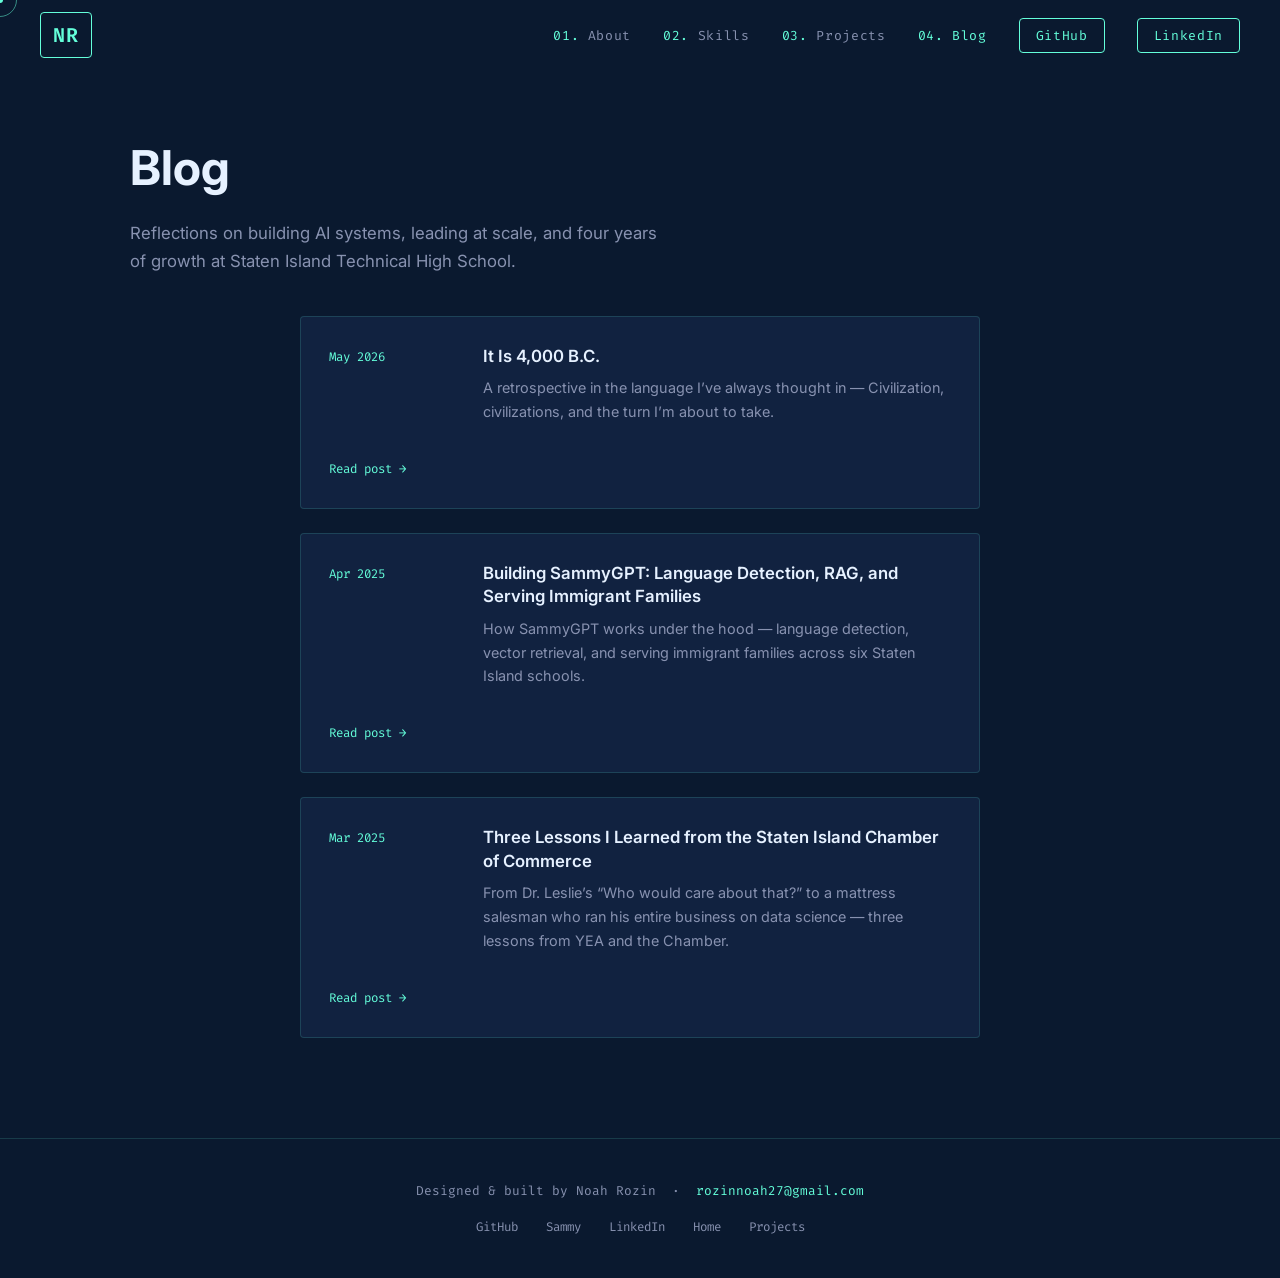
==== commit f1a1322a: "Minor frontend adjustments" ====
--- a/blog.html
+++ b/blog.html
@@ -1,4 +1,4 @@
-<!DOCTYPE html>
+﻿<!DOCTYPE html>
 <html lang="en">
 <head>
   <meta charset="UTF-8">
@@ -11,6 +11,10 @@
   <link rel="stylesheet" href="css/style.css">
 </head>
 <body>
+  <div class="cursor-follower" id="cursorFollower">
+    <div class="cursor-dot"></div>
+    <div class="cursor-ring" id="cursorRing"></div>
+  </div>
 
   <!-- NAV -->
   <nav id="main-nav">
@@ -112,3 +116,4 @@
   <script src="js/main.js"></script>
 </body>
 </html>
+
--- a/css/style.css
+++ b/css/style.css
@@ -320,11 +320,13 @@
   border-radius: 50%; pointer-events: none;
 }
 .hero-photo-ring {
-  position: absolute; inset: -12px;
-  border: 1px solid rgba(100, 255, 218, 0.2);
-  border-radius: 20px;
-  animation: ring-pulse 3s ease-in-out infinite;
+  position: absolute;
+  top: 16px; left: 16px;
+  width: 100%; height: 100%;
+  border: 1px solid rgba(100, 255, 218, 0.45);
+  border-radius: 14px;
   pointer-events: none;
+  z-index: -1;
 }
 .hero-photo-frame {
   position: relative; width: 100%; height: 100%;
